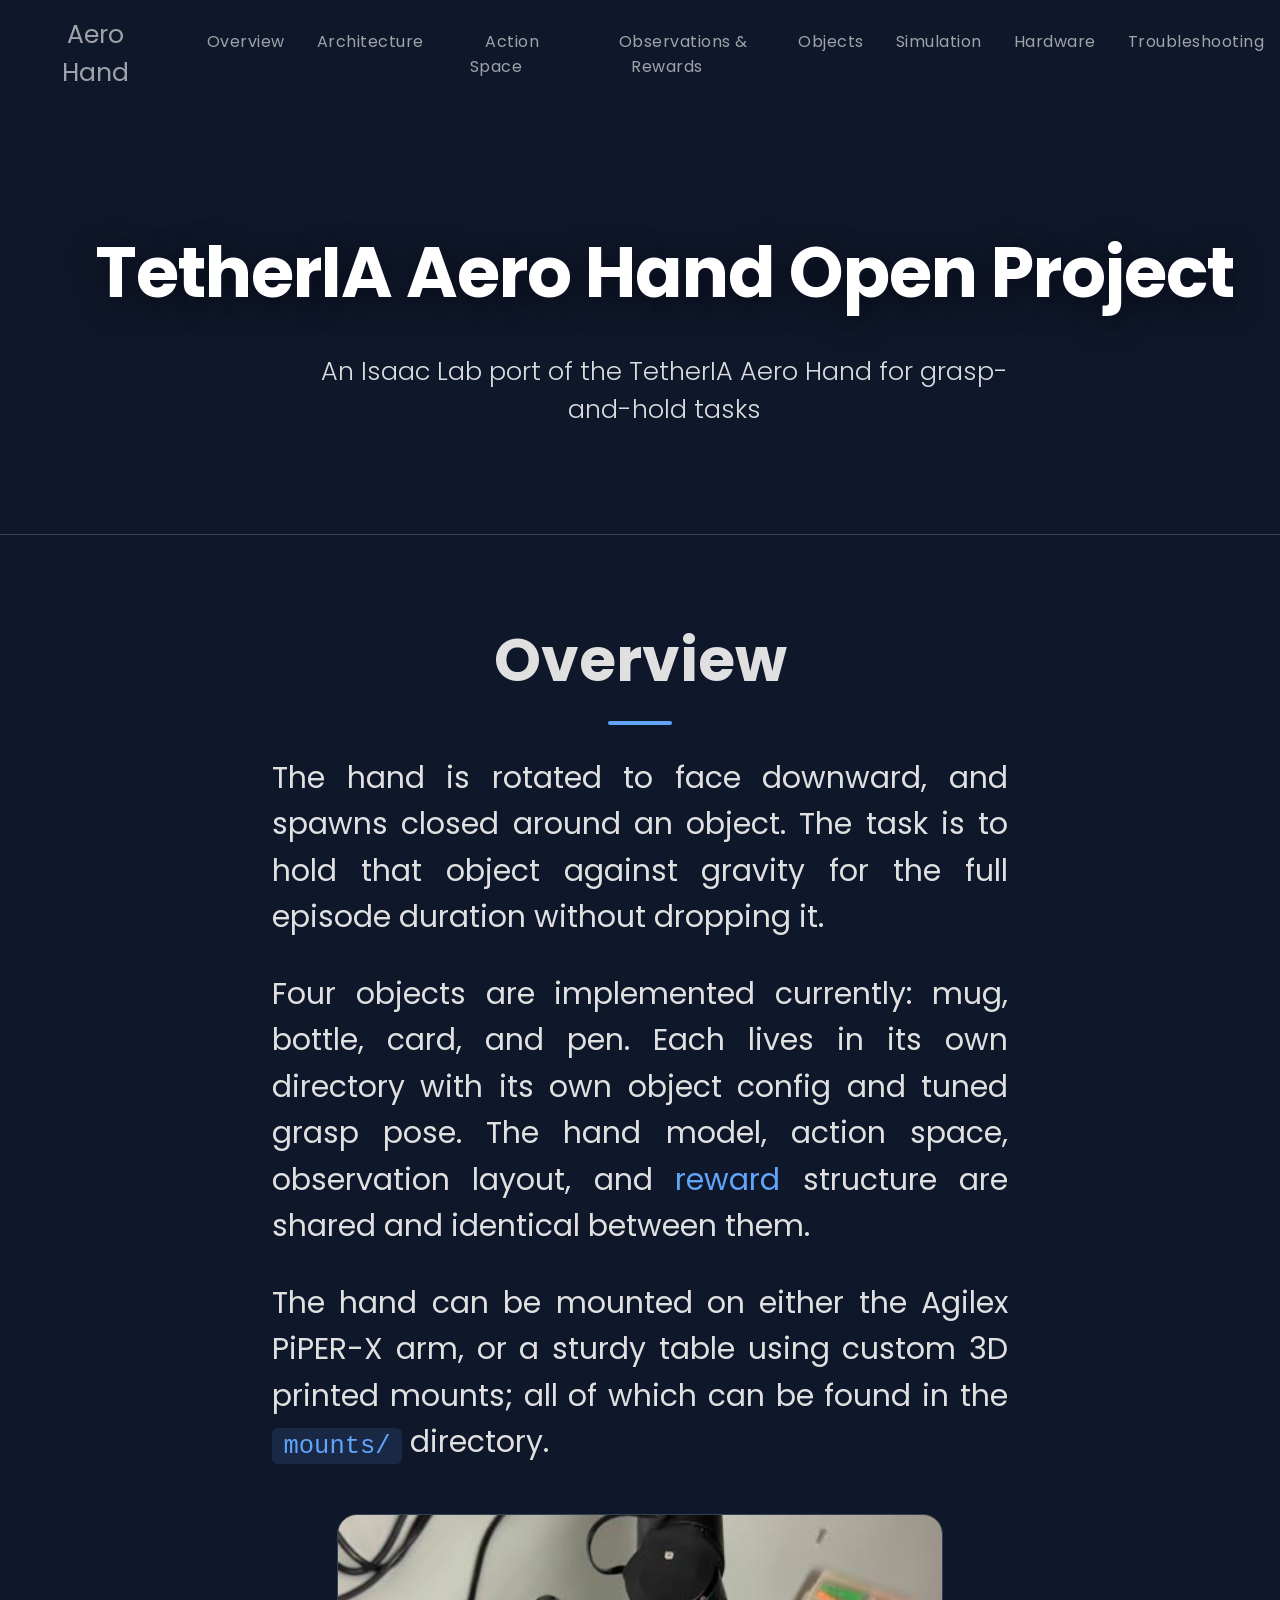
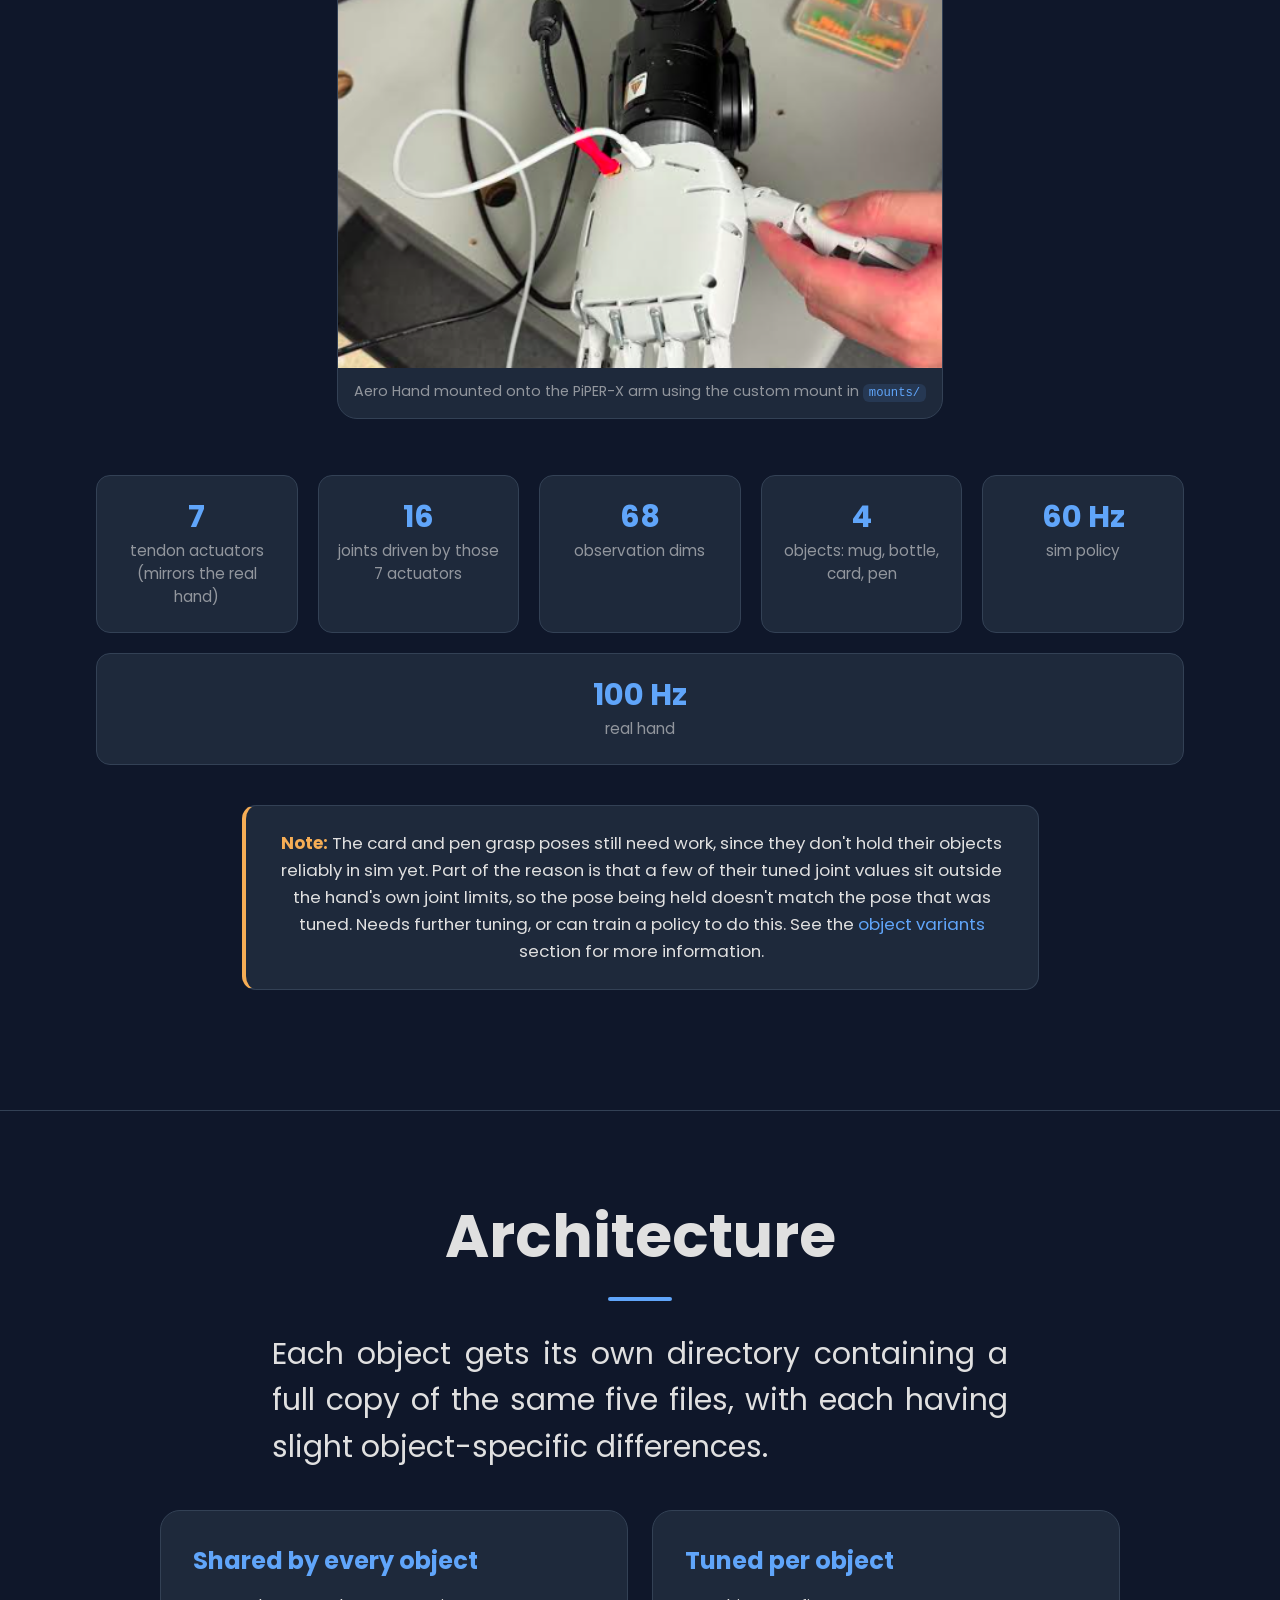
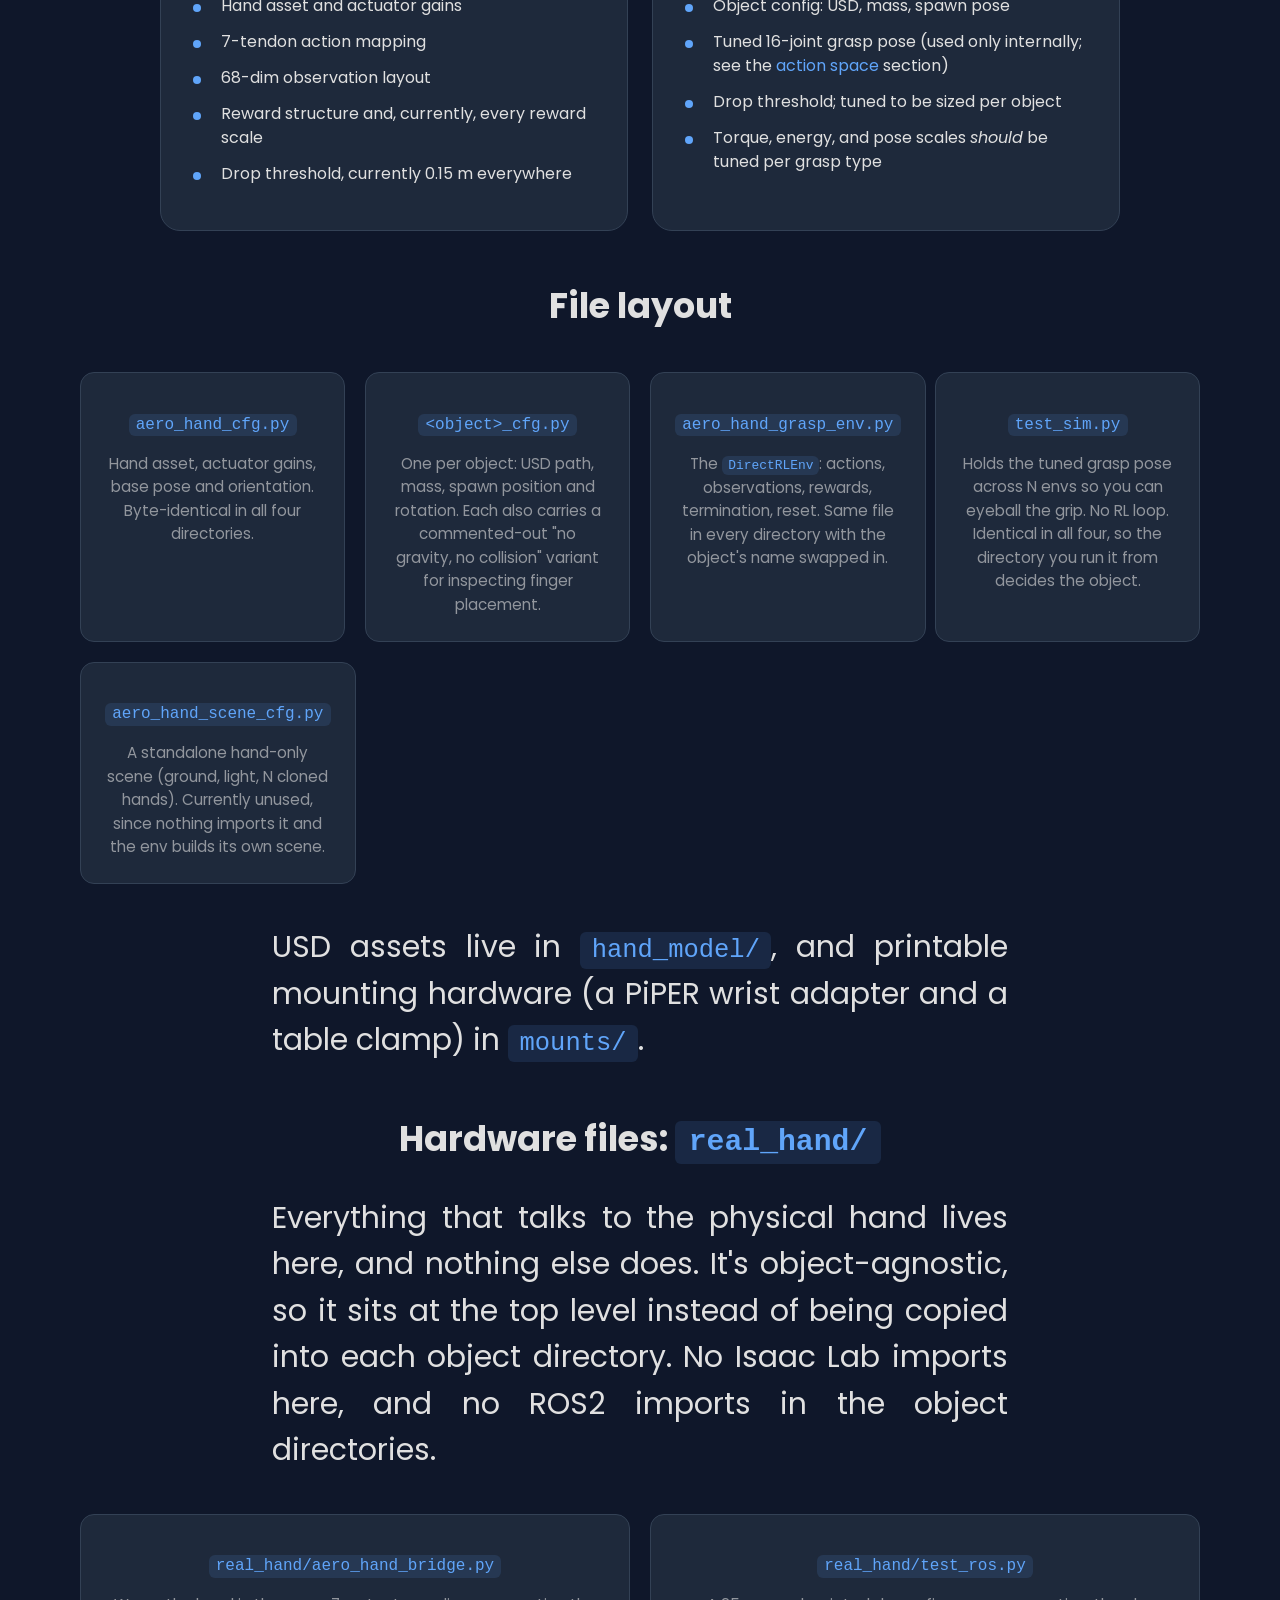
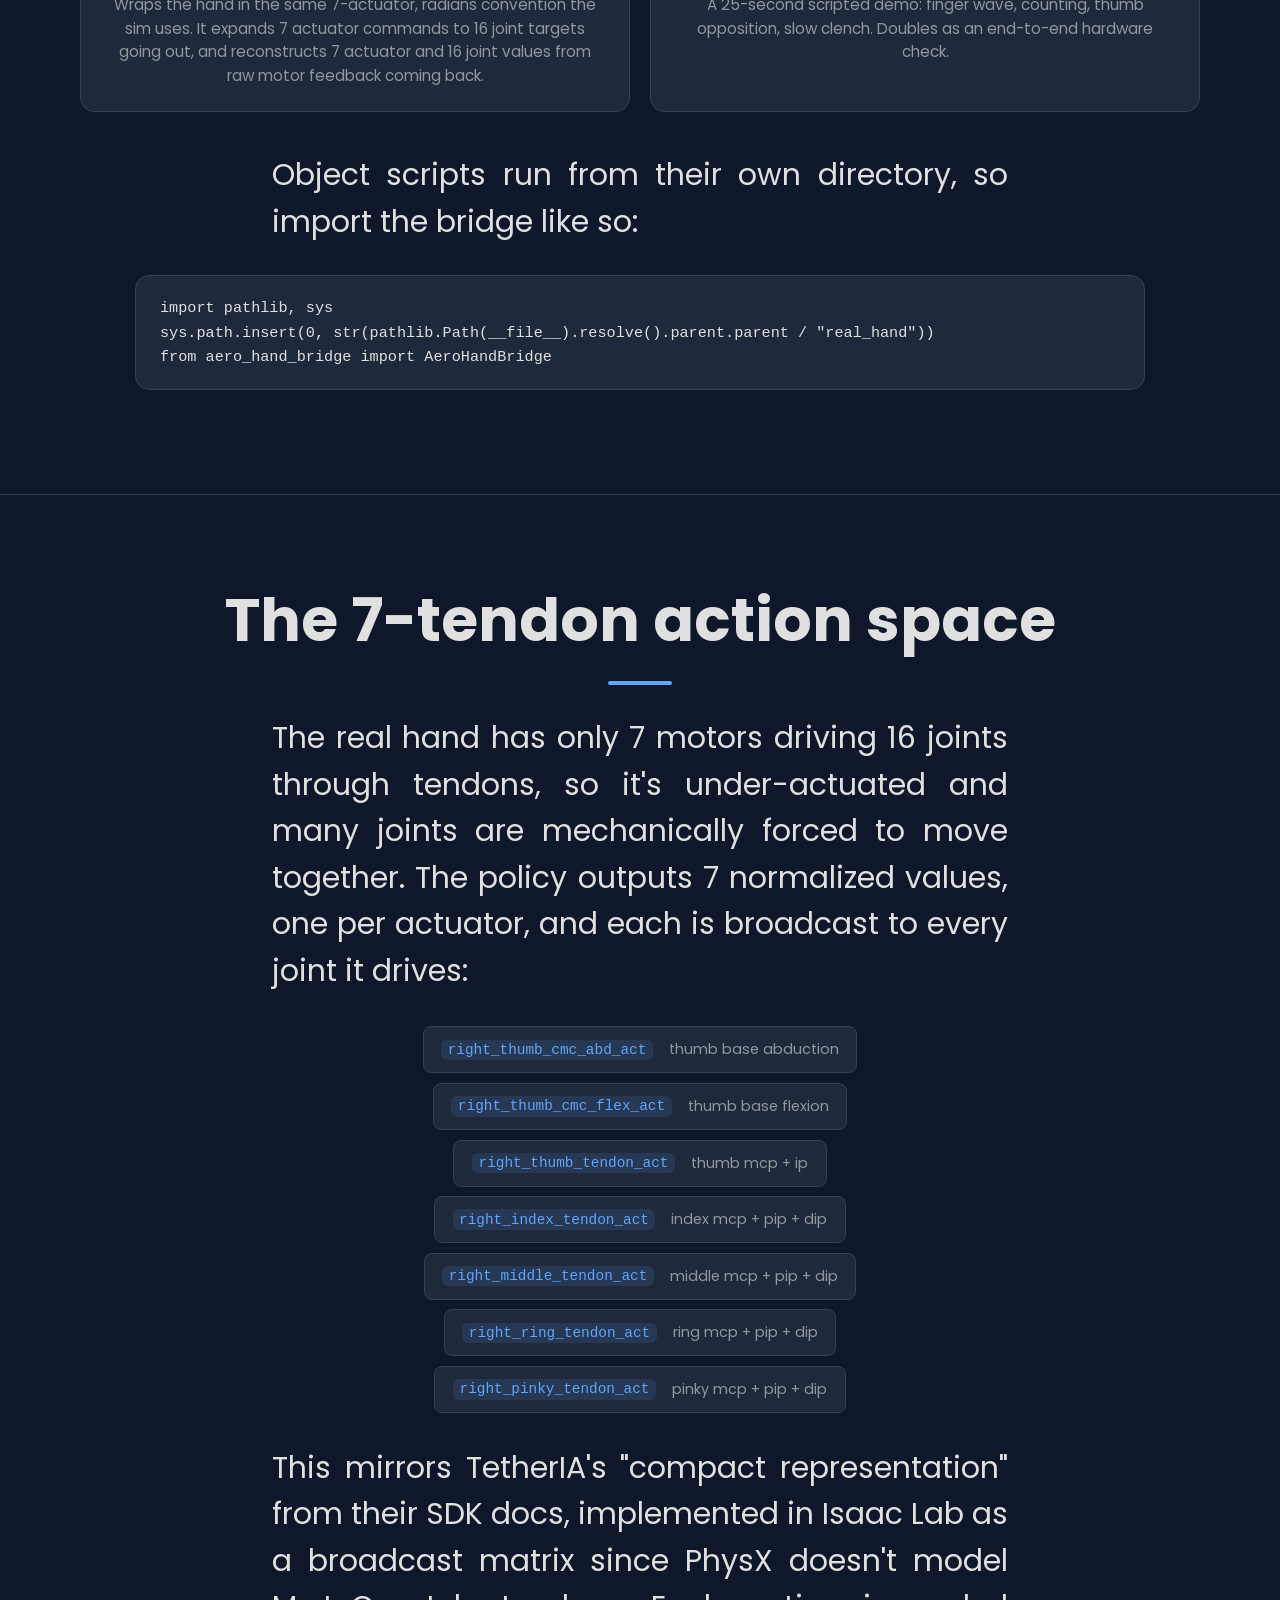
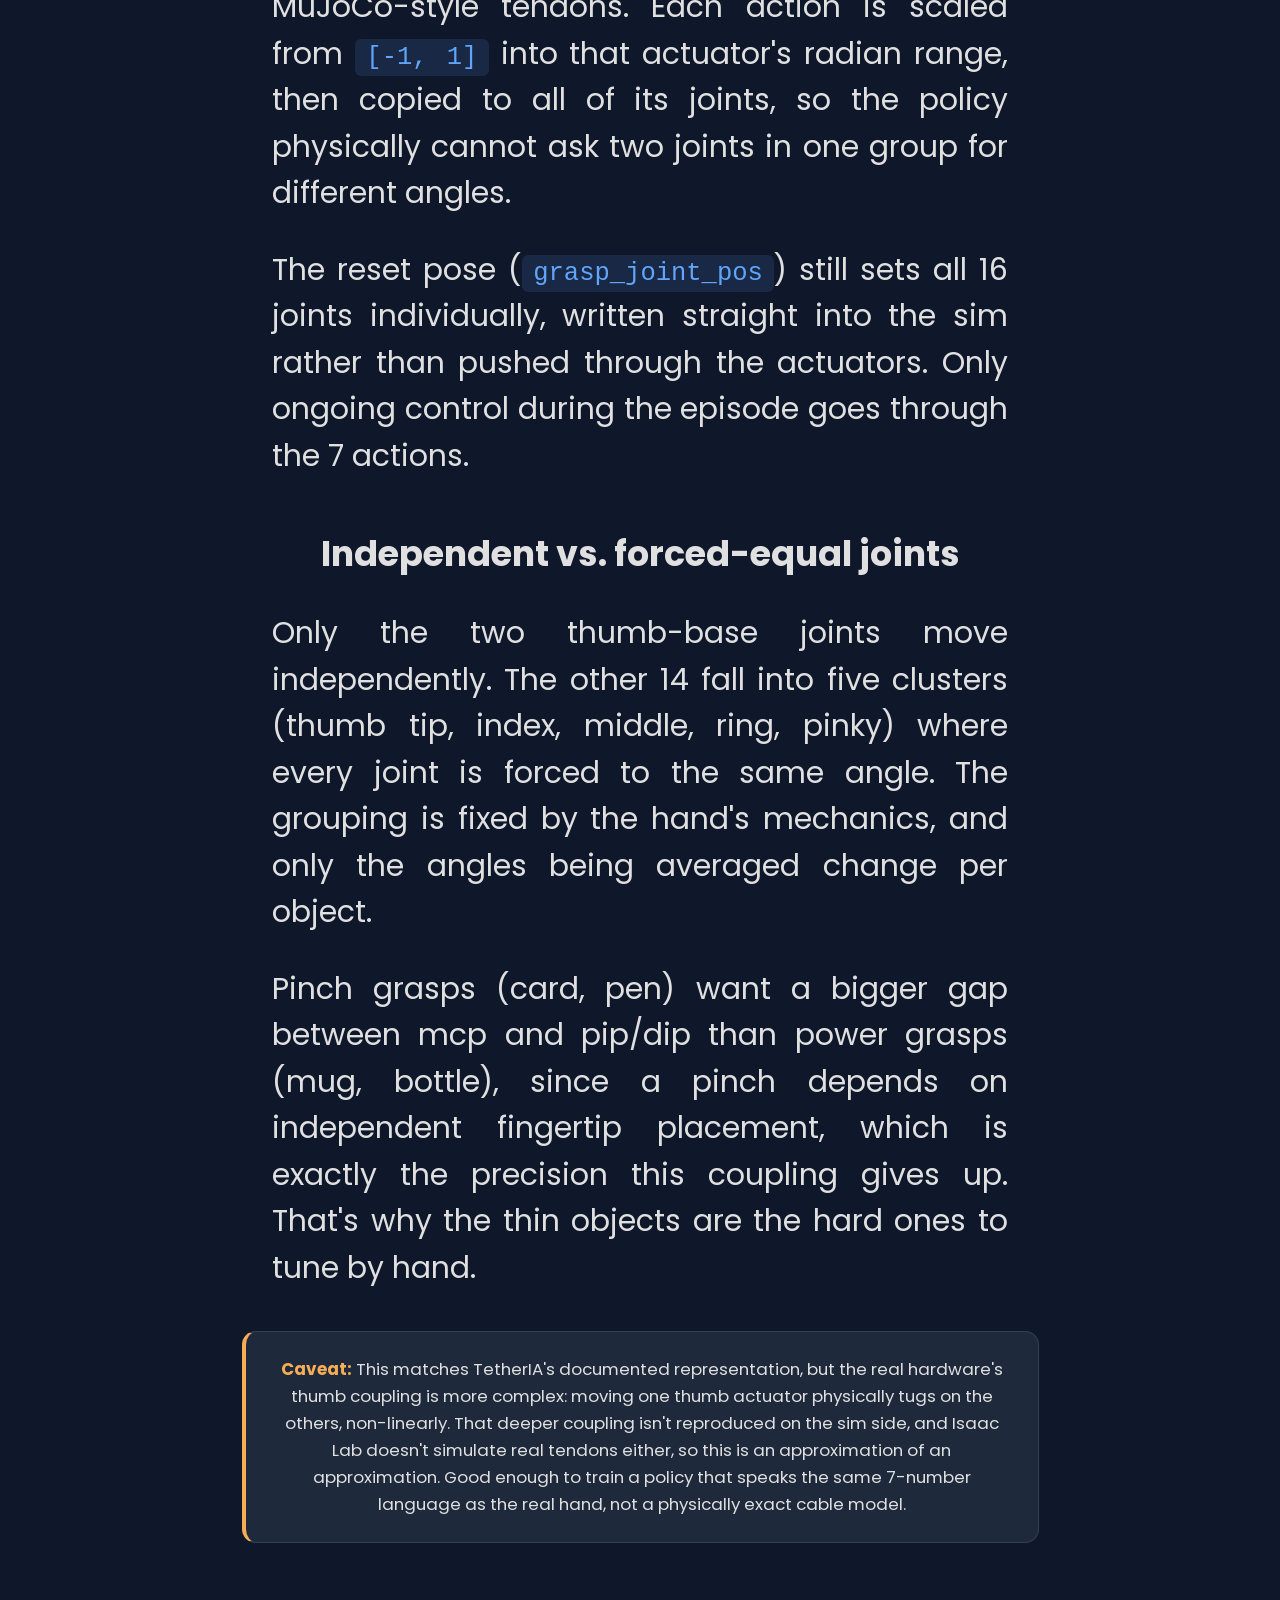
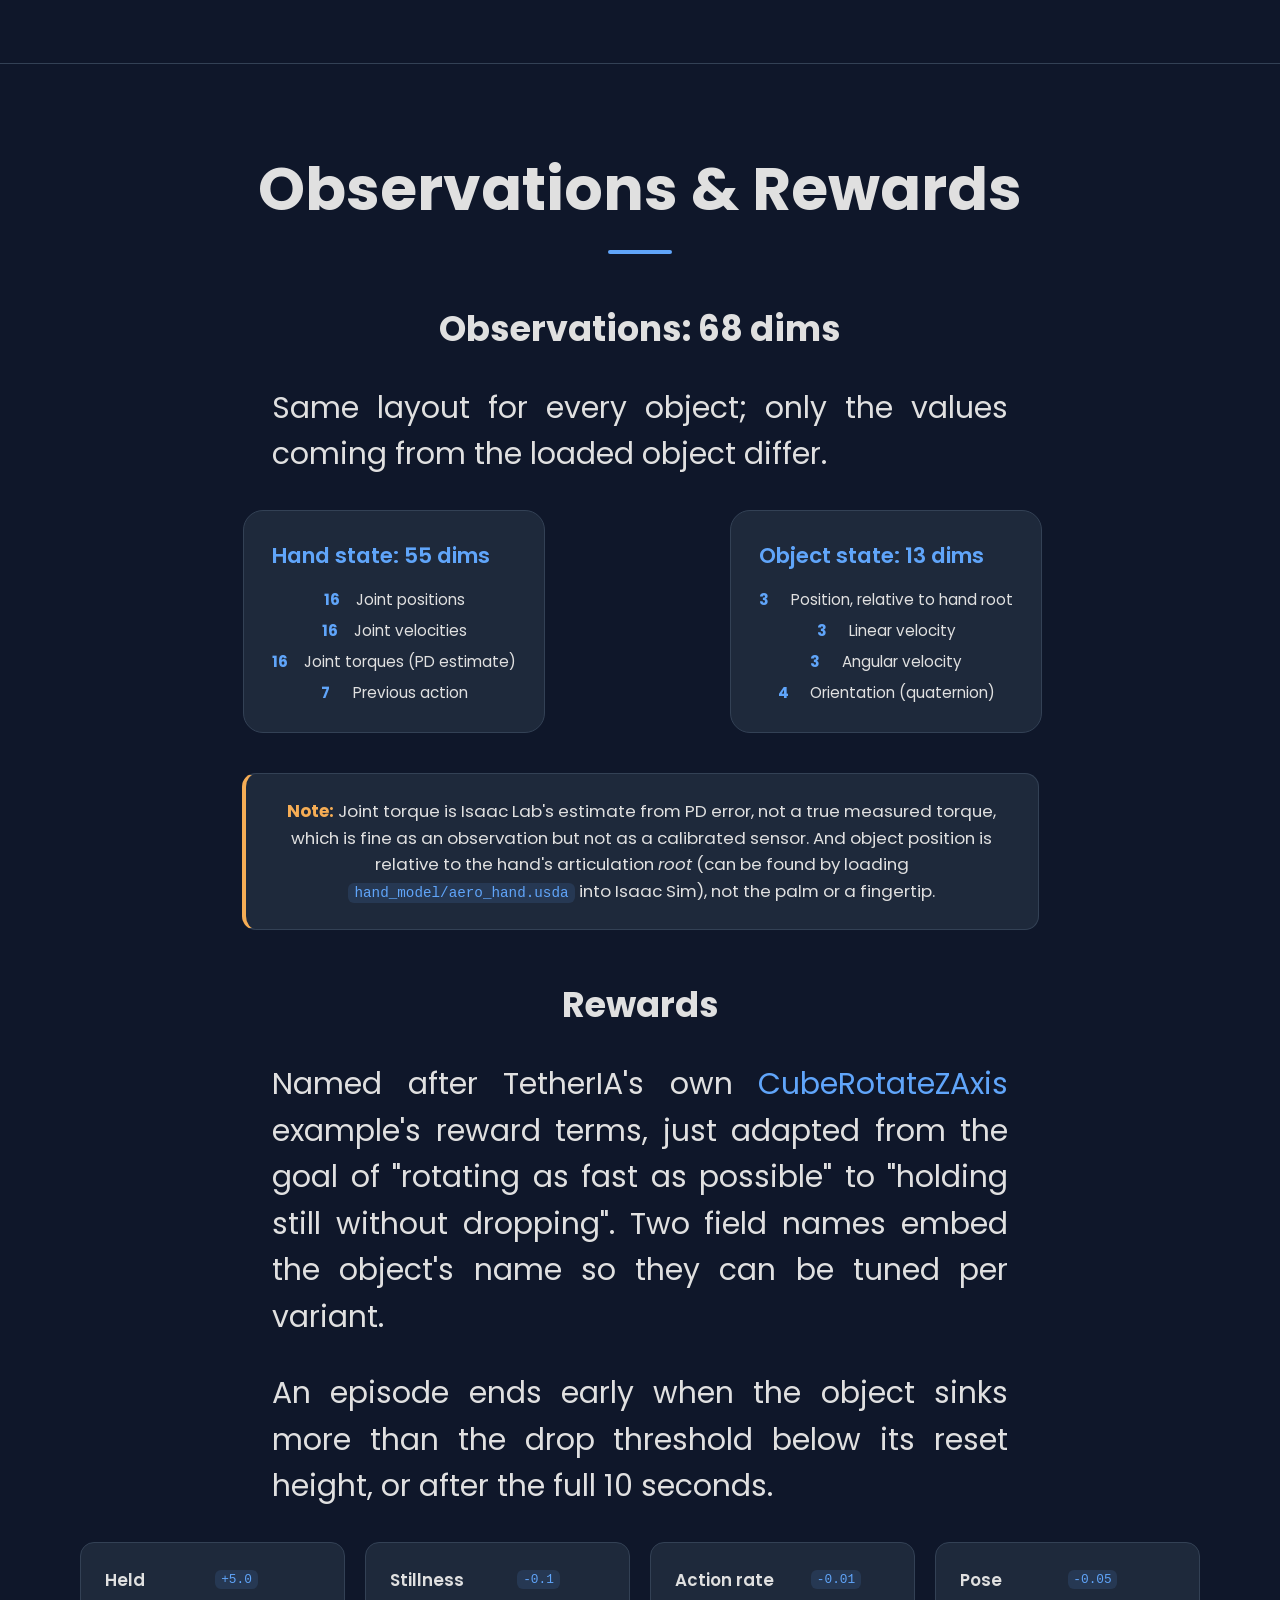
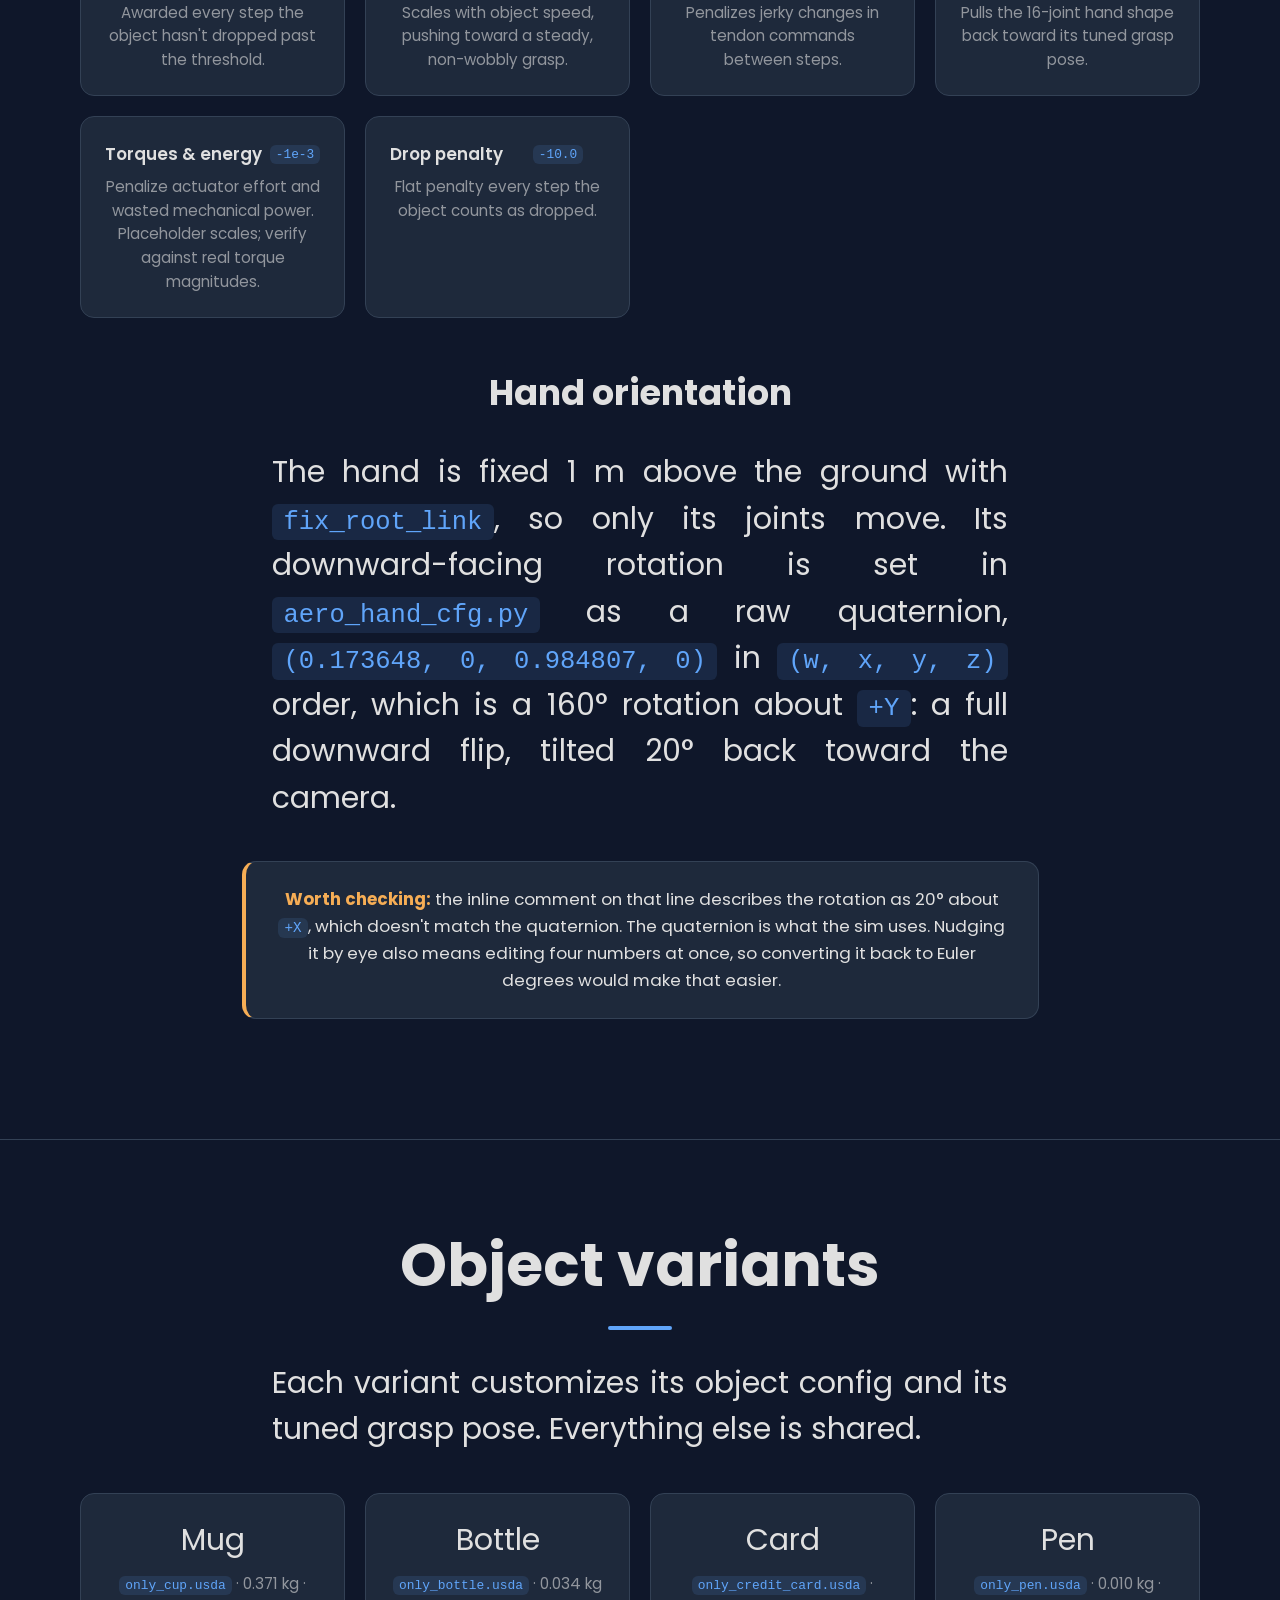
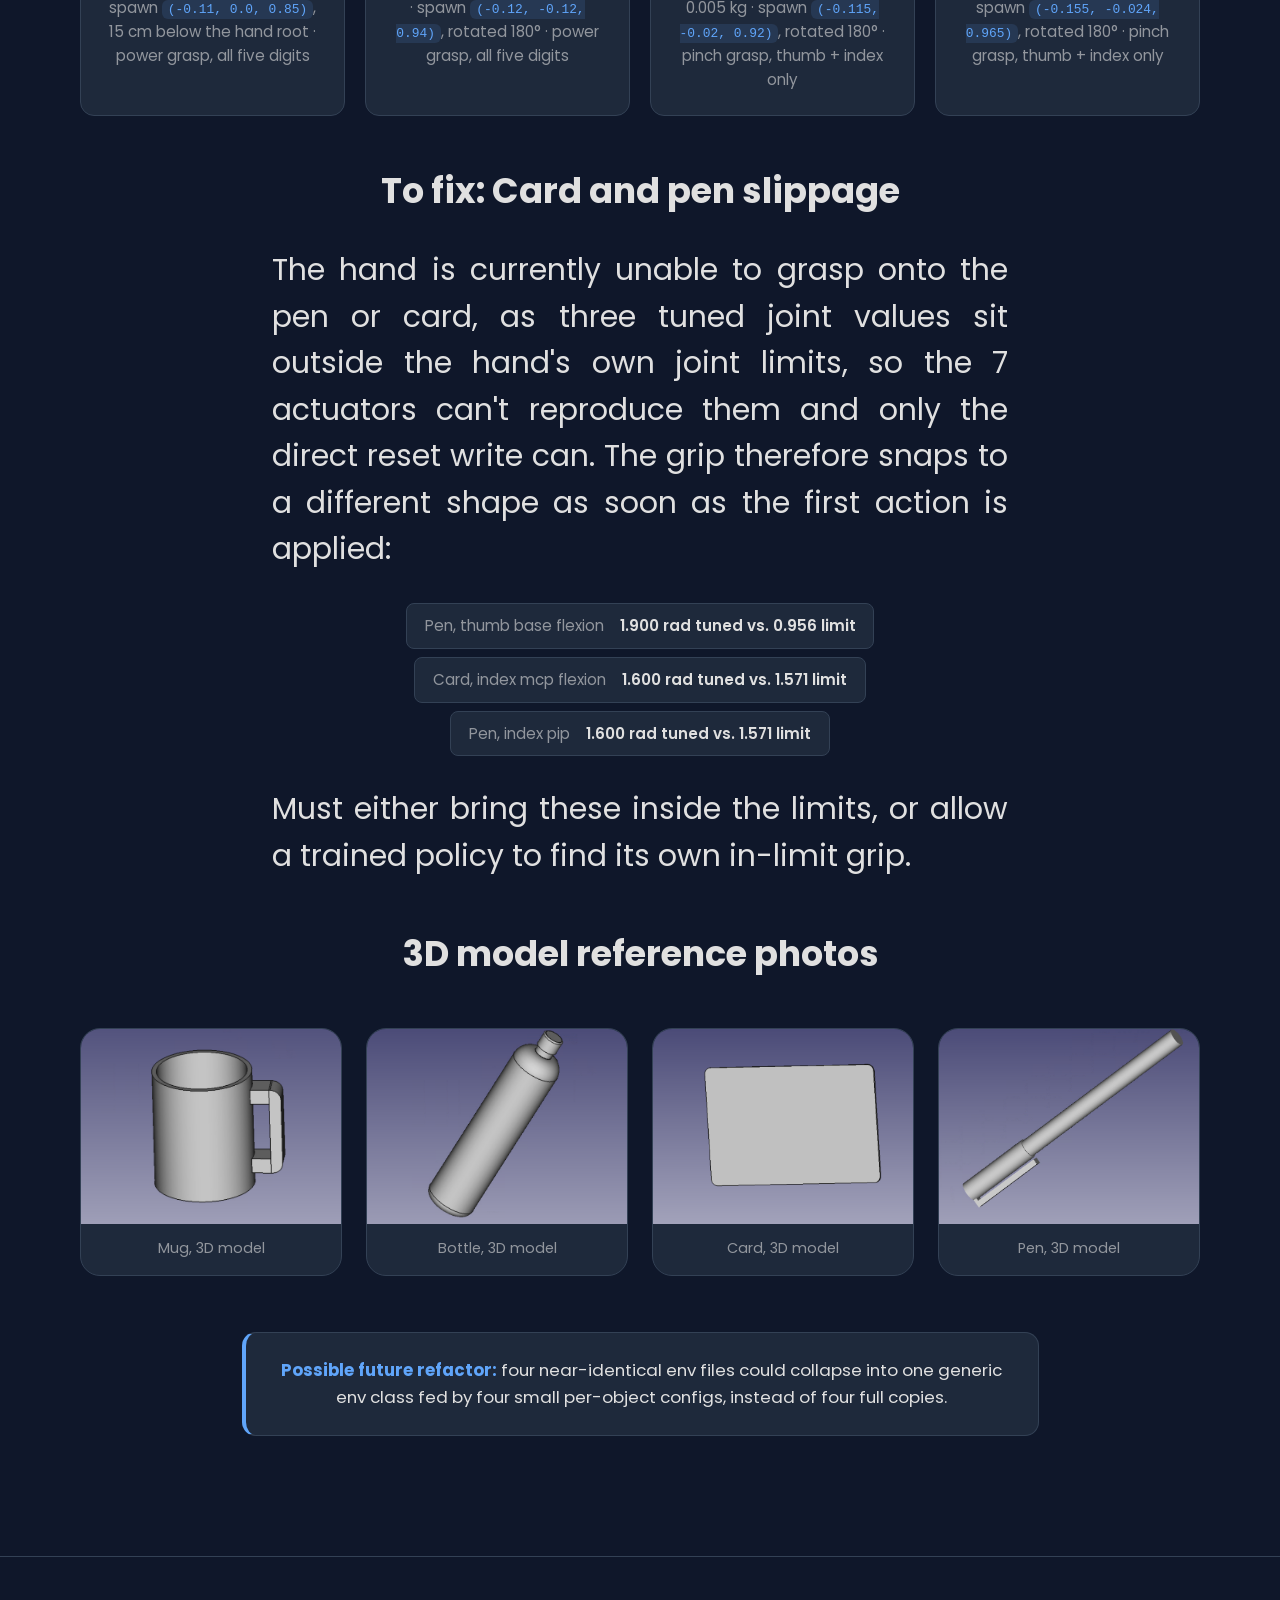
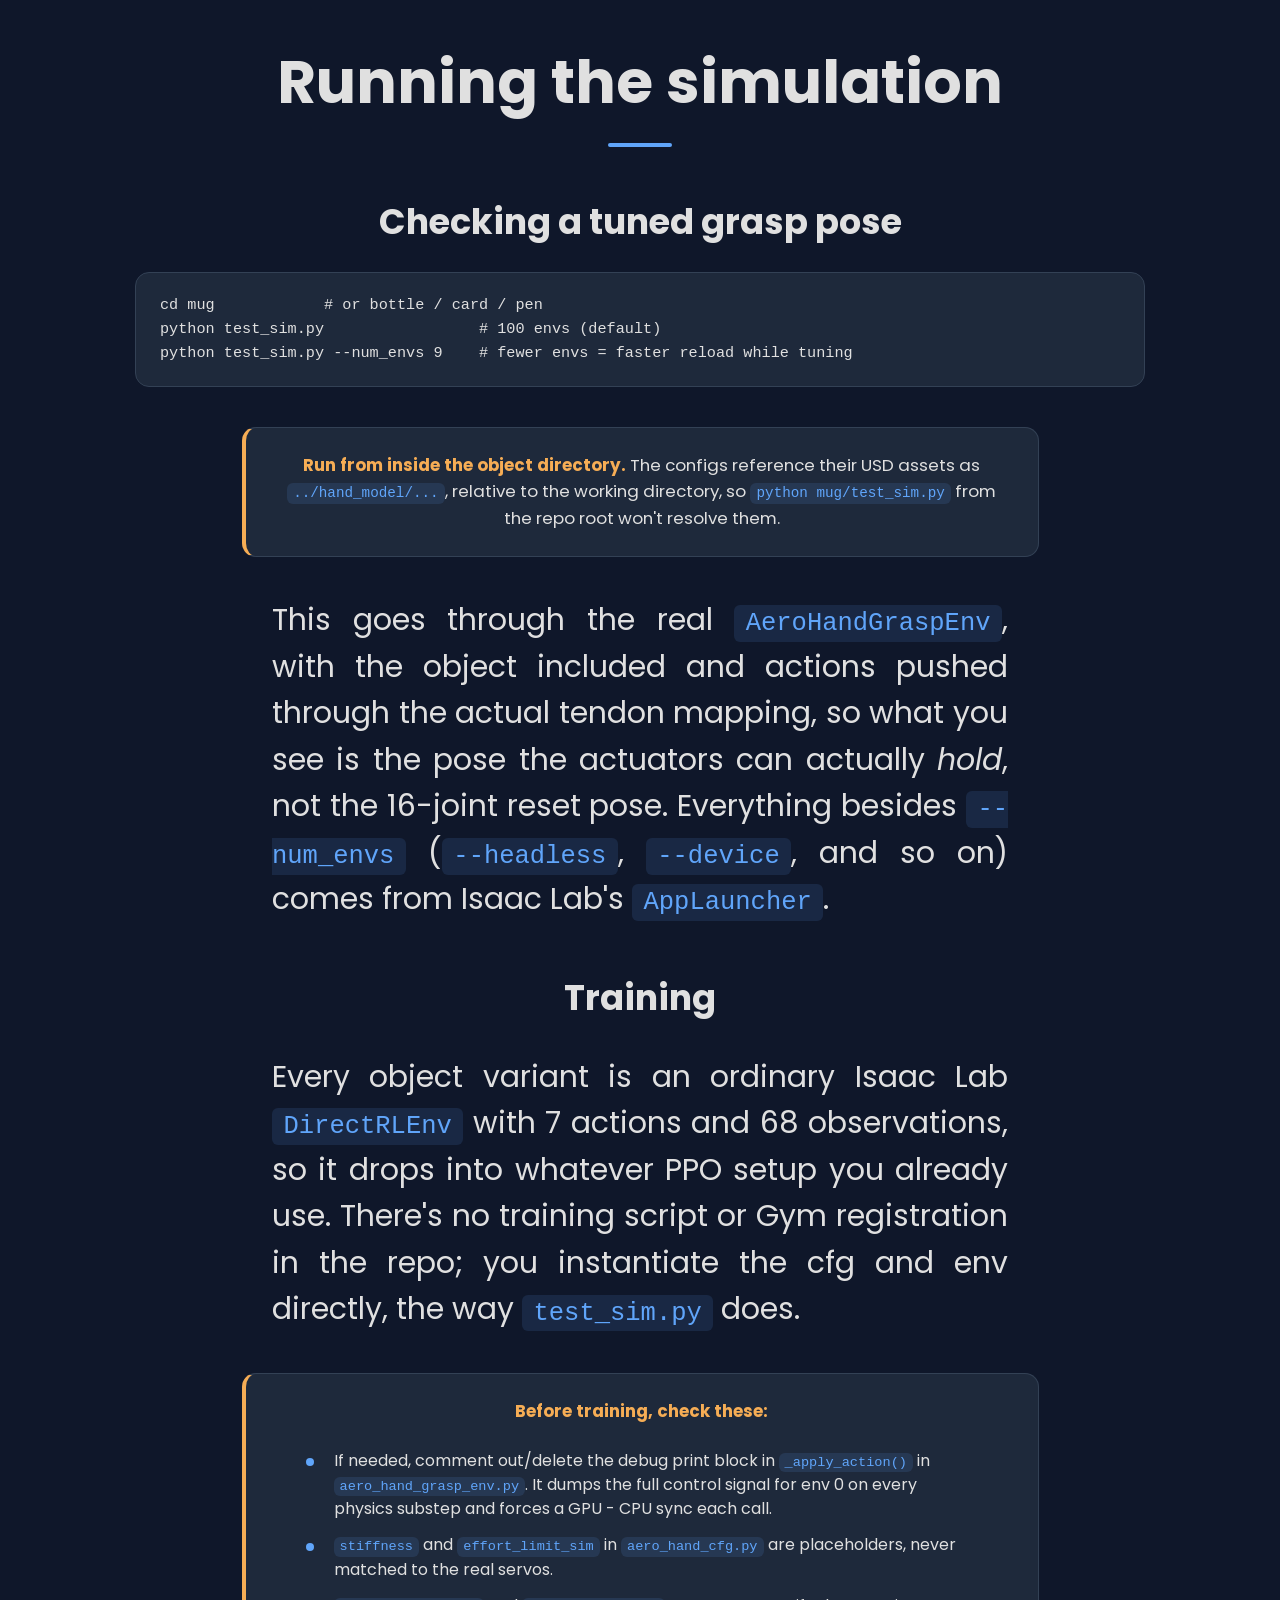
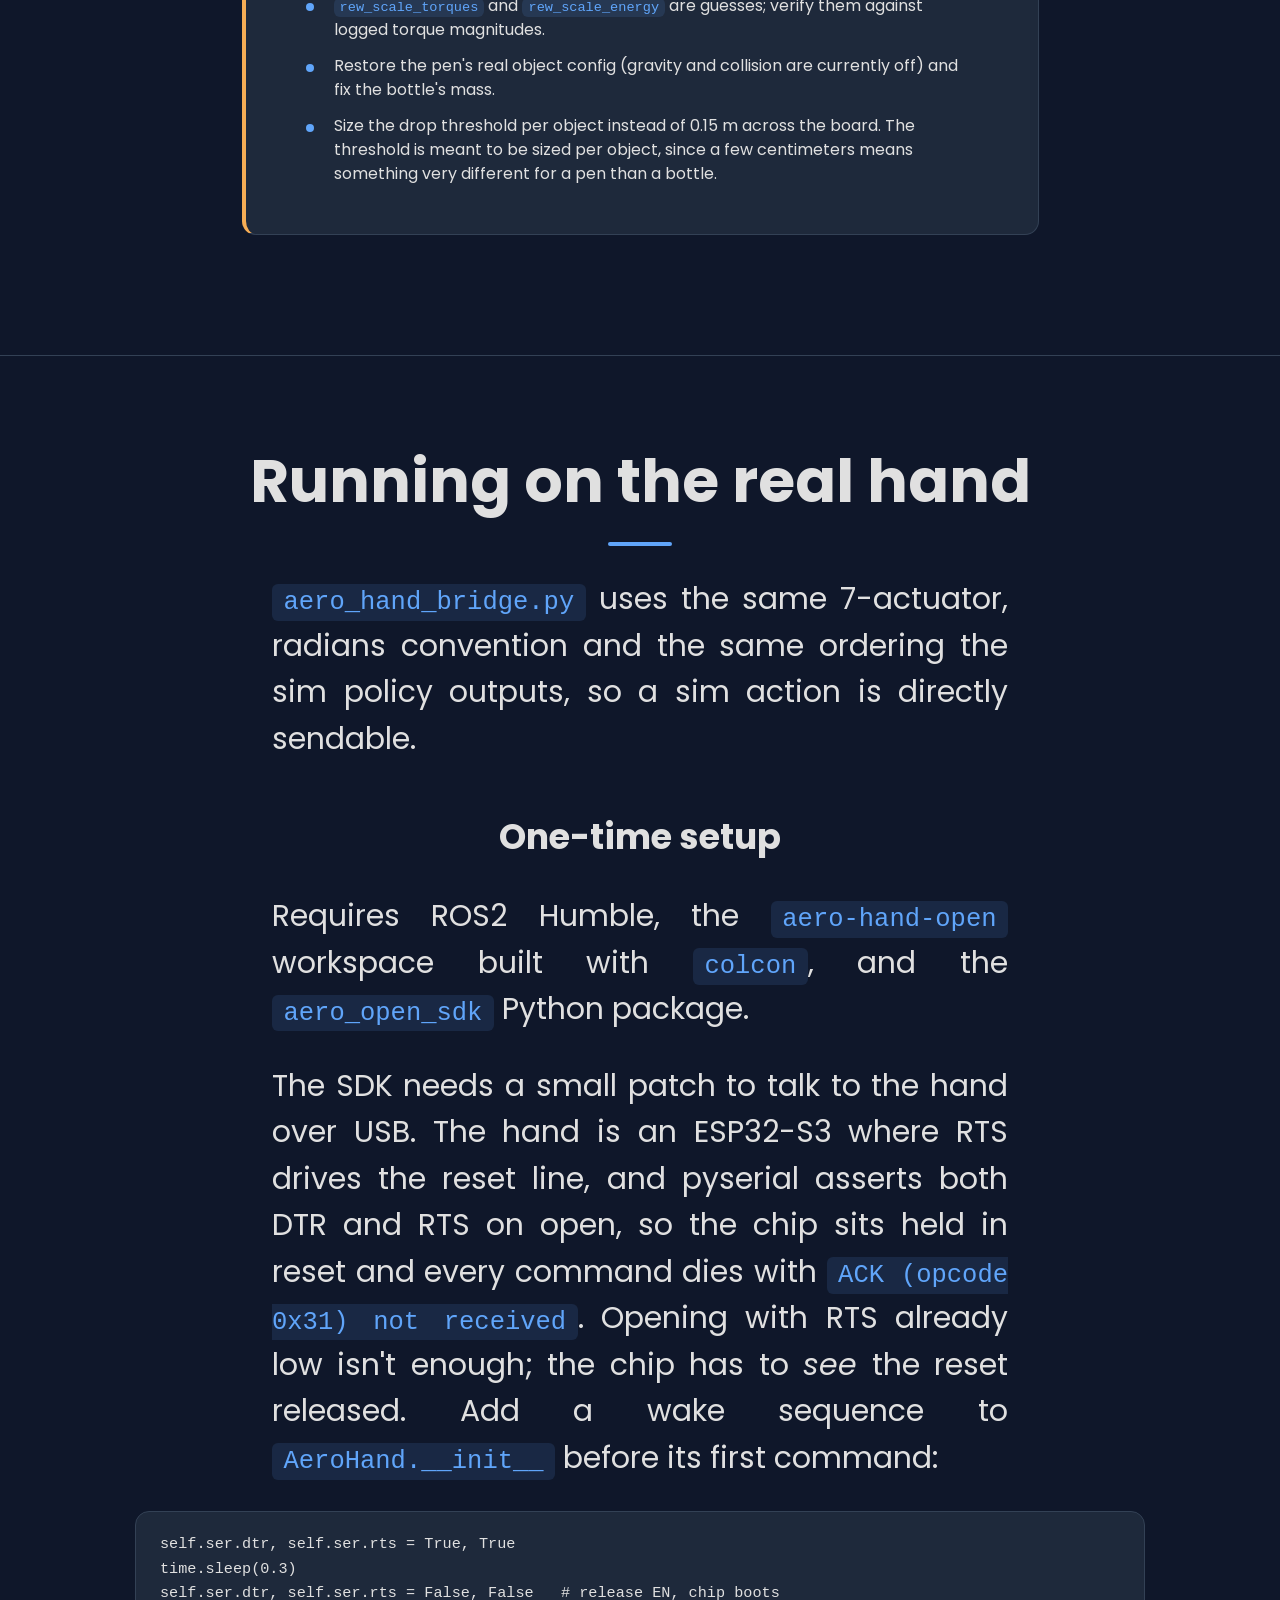
==== website/index.html @ 1a65e969 "Add files" ====
<!DOCTYPE html>
<html lang="en">

<head>
    <meta charset="UTF-8">
    <meta name="viewport" content="width=device-width, initial-scale=1.0">
    <meta name="description" content="Documentation for the TetherIA Aero Hand Open Isaac Lab grasp-and-hold project.">
    <title>TetherIA Aero Hand Open Documentation</title>

    <link rel="preconnect" href="https://fonts.googleapis.com">
    <link rel="preconnect" href="https://fonts.gstatic.com" crossorigin>
    <link
        href="https://fonts.googleapis.com/css2?family=Poppins:ital,wght@0,100;0,200;0,300;0,400;0,500;0,600;0,700;0,800;0,900;1,100;1,200;1,300;1,400;1,500;1,600;1,700;1,800;1,900&display=swap"
        rel="stylesheet">

    <link rel="stylesheet" href="./public/styles.css">
</head>

<body>
    <nav class="navbar">
        <a href="#top" class="logo">Aero Hand</a>

        <div class="hamburger">
            <div class="bar bar-one"></div>
            <div class="bar bar-two"></div>
            <div class="bar bar-three"></div>
        </div>

        <div class="navbar-links">
            <ul>
                <li><a href="#overview" class="nav-link">Overview</a></li>
                <li><a href="#architecture" class="nav-link">Architecture</a></li>
                <li><a href="#action-space" class="nav-link">Action Space</a></li>
                <li><a href="#observations-rewards" class="nav-link">Observations &amp; Rewards</a></li>
                <li><a href="#objects" class="nav-link">Objects</a></li>
                <li><a href="#simulation" class="nav-link">Simulation</a></li>
                <li><a href="#hardware" class="nav-link">Hardware</a></li>
                <li><a href="#troubleshooting" class="nav-link">Troubleshooting</a></li>
            </ul>
        </div>
    </nav>

    <div class="body-container">

        <section class="head-container" id="top">
            <h1>TetherIA Aero Hand Open Project</h1>
            <p class="subtitle">An Isaac Lab port of the TetherIA Aero Hand for grasp-and-hold tasks</p>
        </section>

        <section class="content-container" id="overview">
            <h2>Overview</h2>
            <p>The hand is rotated to face downward, and spawns closed around
                an object. The task is to hold that object against gravity for the full episode duration without
                dropping it.</p>
            <p>Four objects are implemented currently: mug, bottle, card, and pen. Each lives in its own
                directory with its own object config and tuned grasp pose. The hand model, action space, observation
                layout, and <a href="#observations-rewards">reward</a> structure are shared and identical between them.
            </p>

            <p>The hand can be mounted on either the Agilex PiPER-X arm, or a sturdy table using custom 3D printed
                mounts; all of which can be found in the <code>mounts/</code> directory. </p>

            <div class="photo-grid" id="object-photos">
                <figure class="photo-card">
                    <img src="./public/img/hand.png" alt="Mug — 3D model" class="photo-img">
                    <figcaption>Aero Hand mounted onto the PiPER-X arm using the custom mount in <code>mounts/</code>
                    </figcaption>
                </figure>
            </div>

            <div class="stat-row">
                <div class="stat">
                    <p class="stat-value">7</p>
                    <p class="stat-label">tendon actuators (mirrors the real hand)</p>
                </div>
                <div class="stat">
                    <p class="stat-value">16</p>
                    <p class="stat-label">joints driven by those 7 actuators</p>
                </div>
                <div class="stat">
                    <p class="stat-value">68</p>
                    <p class="stat-label">observation dims</p>
                </div>
                <div class="stat">
                    <p class="stat-value">4</p>
                    <p class="stat-label">objects: mug, bottle, card, pen</p>
                </div>
                <div class="stat">
                    <p class="stat-value">60 Hz</p>
                    <p class="stat-label">sim policy</p>
                </div>
                <div class="stat">
                    <p class="stat-value">100 Hz</p>
                    <p class="stat-label">real hand</p>
                </div>
            </div>

            <div class="callout callout-note">
                <p><strong>Note:</strong> The card and pen grasp poses still need work, since they don't hold their
                    objects reliably in sim yet. Part of the reason is that a few of their tuned joint values sit
                    outside the hand's own joint limits, so the pose being held doesn't match the pose that was tuned.
                    Needs further tuning, or can train a policy to do this. See the
                    <a href="#objects">object variants</a> section for more information.
                </p>
            </div>
        </section>

        <section class="content-container" id="architecture">
            <h2>Architecture</h2>
            <p>Each object gets its own directory containing a full copy of the same five files, with each having slight
                object-specific differences.</p>

            <div class="compare-grid">
                <div class="compare-col">
                    <h3>Shared by every object</h3>
                    <ul>
                        <li>Hand asset and actuator gains</li>
                        <li>7-tendon action mapping</li>
                        <li>68-dim observation layout</li>
                        <li>Reward structure and, currently, every reward scale</li>
                        <li>Drop threshold, currently 0.15 m everywhere</li>
                    </ul>
                </div>
                <div class="compare-col">
                    <h3>Tuned per object</h3>
                    <ul>
                        <li>Object config: USD, mass, spawn pose</li>
                        <li>Tuned 16-joint grasp pose (used only internally; see the <a href="#action-space">action
                                space</a> section)</li>
                        <li>Drop threshold; tuned to be sized per object</li>
                        <li>Torque, energy, and pose scales <em>should</em> be tuned per grasp type</li>
                    </ul>
                </div>
            </div>

            <h3>File layout</h3>
            <div class="file-list">
                <div class="file-item">
                    <p class="file-name"><code>aero_hand_cfg.py</code></p>
                    <p class="file-desc">Hand asset, actuator gains, base pose and orientation. Byte-identical in all
                        four directories.</p>
                </div>
                <div class="file-item">
                    <p class="file-name"><code>&lt;object&gt;_cfg.py</code></p>
                    <p class="file-desc">One per object: USD path, mass, spawn position and rotation. Each also carries
                        a commented-out "no gravity, no collision" variant for inspecting finger placement.</p>
                </div>
                <div class="file-item">
                    <p class="file-name"><code>aero_hand_grasp_env.py</code></p>
                    <p class="file-desc">The <code>DirectRLEnv</code>: actions, observations, rewards, termination,
                        reset. Same file in every directory with the object's name swapped in.</p>
                </div>
                <div class="file-item">
                    <p class="file-name"><code>test_sim.py</code></p>
                    <p class="file-desc">Holds the tuned grasp pose across N envs so you can eyeball the grip. No RL
                        loop. Identical in all four, so the directory you run it from decides the object.</p>
                </div>
                <div class="file-item">
                    <p class="file-name"><code>aero_hand_scene_cfg.py</code></p>
                    <p class="file-desc">A standalone hand-only scene (ground, light, N cloned hands). Currently
                        unused, since nothing imports it and the env builds its own scene.</p>
                </div>
            </div>

            <p>USD assets live in <code>hand_model/</code>, and printable mounting hardware (a PiPER wrist adapter and
                a table clamp) in <code>mounts/</code>.</p>

            <h3>Hardware files: <code>real_hand/</code></h3>
            <p>Everything that talks to the physical hand lives here, and nothing else does. It's object-agnostic, so
                it sits at the top level instead of being copied into each object directory. No Isaac Lab imports here,
                and no ROS2 imports in the object directories.</p>

            <div class="file-list">
                <div class="file-item">
                    <p class="file-name"><code>real_hand/aero_hand_bridge.py</code></p>
                    <p class="file-desc">Wraps the hand in the same 7-actuator, radians convention the sim uses. It
                        expands 7 actuator commands to 16 joint targets going out, and reconstructs 7 actuator and 16
                        joint values from raw motor feedback coming back.</p>
                </div>
                <div class="file-item">
                    <p class="file-name"><code>real_hand/test_ros.py</code></p>
                    <p class="file-desc">A 25-second scripted demo: finger wave, counting, thumb opposition, slow
                        clench. Doubles as an end-to-end hardware check.</p>
                </div>
            </div>

            <p>Object scripts run from their own directory, so import the bridge like so:</p>
            <pre><code>import pathlib, sys
sys.path.insert(0, str(pathlib.Path(__file__).resolve().parent.parent / "real_hand"))
from aero_hand_bridge import AeroHandBridge</code></pre>
        </section>

        <section class="content-container" id="action-space">
            <h2>The 7-tendon action space</h2>
            <p>The real hand has only 7 motors driving 16 joints through tendons, so it's under-actuated and many
                joints are mechanically forced to move together. The policy outputs 7 normalized values, one per
                actuator, and each is broadcast to every joint it drives:</p>

            <div class="actuator-map">
                <div class="actuator-row"><code class="actuator-name">right_thumb_cmc_abd_act</code><span
                        class="actuator-joints">thumb base abduction</span></div>
                <div class="actuator-row"><code class="actuator-name">right_thumb_cmc_flex_act</code><span
                        class="actuator-joints">thumb base flexion</span></div>
                <div class="actuator-row"><code class="actuator-name">right_thumb_tendon_act</code><span
                        class="actuator-joints">thumb mcp + ip</span></div>
                <div class="actuator-row"><code class="actuator-name">right_index_tendon_act</code><span
                        class="actuator-joints">index mcp + pip + dip</span></div>
                <div class="actuator-row"><code class="actuator-name">right_middle_tendon_act</code><span
                        class="actuator-joints">middle mcp + pip + dip</span></div>
                <div class="actuator-row"><code class="actuator-name">right_ring_tendon_act</code><span
                        class="actuator-joints">ring mcp + pip + dip</span></div>
                <div class="actuator-row"><code class="actuator-name">right_pinky_tendon_act</code><span
                        class="actuator-joints">pinky mcp + pip + dip</span></div>
            </div>

            <p>This mirrors TetherIA's "compact representation" from their SDK docs, implemented in Isaac Lab as a
                broadcast matrix since PhysX doesn't model MuJoCo-style tendons. Each action is scaled from
                <code>[-1, 1]</code> into that actuator's radian range, then copied to all of its joints, so the policy
                physically cannot ask two joints in one group for different angles.
            </p>

            <p>The reset pose (<code>grasp_joint_pos</code>) still sets all 16 joints individually, written straight
                into the sim rather than pushed through the actuators. Only ongoing control during the episode goes
                through the 7 actions.</p>

            <h3>Independent vs. forced-equal joints</h3>
            <p>Only the two thumb-base joints move independently. The other 14 fall into five clusters (thumb tip,
                index, middle, ring, pinky) where every joint is forced to the same angle. The grouping is fixed by the
                hand's mechanics, and only the angles being averaged change per object.</p>
            <p>Pinch grasps (card, pen) want a bigger gap between mcp and pip/dip than power grasps (mug, bottle),
                since a pinch depends on independent fingertip placement, which is exactly the precision this coupling
                gives up. That's why the thin objects are the hard ones to tune by hand.</p>

            <div class="callout callout-note">
                <p><strong>Caveat:</strong> This matches TetherIA's documented representation, but the real hardware's
                    thumb coupling is more complex: moving one thumb actuator physically tugs on the others,
                    non-linearly. That deeper coupling isn't reproduced on the sim side, and Isaac Lab doesn't simulate
                    real tendons either, so this is an approximation of an approximation. Good enough to train a policy
                    that speaks the same 7-number language as the real hand, not a physically exact cable model.</p>
            </div>
        </section>

        <section class="content-container" id="observations-rewards">
            <h2>Observations &amp; Rewards</h2>

            <h3>Observations: 68 dims</h3>
            <p>Same layout for every object; only the values coming from the loaded object differ.</p>
            <div class="obs-groups">
                <div class="obs-group">
                    <h4>Hand state: 55 dims</h4>
                    <div class="obs-list">
                        <div class="obs-item"><span class="obs-size">16</span><span class="obs-name">Joint
                                positions</span></div>
                        <div class="obs-item"><span class="obs-size">16</span><span class="obs-name">Joint
                                velocities</span></div>
                        <div class="obs-item"><span class="obs-size">16</span><span class="obs-name">Joint torques (PD
                                estimate)</span></div>
                        <div class="obs-item"><span class="obs-size">7</span><span class="obs-name">Previous
                                action</span></div>
                    </div>
                </div>
                <div class="obs-group">
                    <h4>Object state: 13 dims</h4>
                    <div class="obs-list">
                        <div class="obs-item"><span class="obs-size">3</span><span class="obs-name">Position, relative
                                to hand root</span></div>
                        <div class="obs-item"><span class="obs-size">3</span><span class="obs-name">Linear
                                velocity</span></div>
                        <div class="obs-item"><span class="obs-size">3</span><span class="obs-name">Angular
                                velocity</span></div>
                        <div class="obs-item"><span class="obs-size">4</span><span class="obs-name">Orientation
                                (quaternion)</span></div>
                    </div>
                </div>
            </div>

            <div class="callout callout-note">
                <p><strong>Note:</strong> Joint torque is Isaac Lab's estimate from PD error, not a true measured
                    torque, which is fine as an observation but not as a calibrated sensor. And object position is
                    relative to the hand's articulation <em>root</em> (can be found by loading
                    <code>hand_model/aero_hand.usda</code> into Isaac Sim), not the palm or a fingertip.
                </p>
            </div>

            <h3>Rewards</h3>
            <p>Named after TetherIA's own
                <a target="_blank"
                    href="https://github.com/google-deepmind/mujoco_playground/blob/1bd244fa9c51fa7074c7a449934f556d898f7a15/mujoco_playground/_src/manipulation/aero_hand/rotate_z.py">CubeRotateZAxis</a>
                example's reward terms, just adapted from the goal of "rotating as fast as possible" to "holding still
                without dropping". Two field names embed the object's name so they can be tuned per variant.
            </p>
            <p>An episode ends early when the object sinks more than the drop threshold below its reset height, or
                after the full 10 seconds.</p>
            <div class="reward-list">
                <div class="reward-item">
                    <p class="reward-name">Held <code class="reward-field">+5.0</code></p>
                    <p class="reward-desc">Awarded every step the object hasn't dropped past the threshold.</p>
                </div>
                <div class="reward-item">
                    <p class="reward-name">Stillness <code class="reward-field">-0.1</code></p>
                    <p class="reward-desc">Scales with object speed, pushing toward a steady, non-wobbly grasp.</p>
                </div>
                <div class="reward-item">
                    <p class="reward-name">Action rate <code class="reward-field">-0.01</code></p>
                    <p class="reward-desc">Penalizes jerky changes in tendon commands between steps.</p>
                </div>
                <div class="reward-item">
                    <p class="reward-name">Pose <code class="reward-field">-0.05</code></p>
                    <p class="reward-desc">Pulls the 16-joint hand shape back toward its tuned grasp pose.</p>
                </div>
                <div class="reward-item">
                    <p class="reward-name">Torques &amp; energy <code class="reward-field">-1e-3</code></p>
                    <p class="reward-desc">Penalize actuator effort and wasted mechanical power. Placeholder scales;
                        verify against real torque magnitudes.</p>
                </div>
                <div class="reward-item">
                    <p class="reward-name">Drop penalty <code class="reward-field">-10.0</code></p>
                    <p class="reward-desc">Flat penalty every step the object counts as dropped.</p>
                </div>
            </div>

            <h3>Hand orientation</h3>
            <p>The hand is fixed 1 m above the ground with <code>fix_root_link</code>, so only its joints move. Its
                downward-facing rotation is set in <code>aero_hand_cfg.py</code> as a raw quaternion,
                <code>(0.173648, 0, 0.984807, 0)</code> in <code>(w, x, y, z)</code> order, which is a 160° rotation
                about <code>+Y</code>: a full downward flip, tilted 20° back toward the camera.
            </p>
            <div class="callout callout-note">
                <p><strong>Worth checking:</strong> the inline comment on that line describes the rotation as 20° about
                    <code>+X</code>, which doesn't match the quaternion. The quaternion is what the sim uses. Nudging
                    it by eye also means editing four numbers at once, so converting it back to Euler degrees would
                    make that easier.
                </p>
            </div>
        </section>

        <section class="content-container" id="objects">
            <h2>Object variants</h2>
            <p>Each variant customizes its object config and its tuned grasp pose. Everything else is shared.</p>

            <div class="file-list">
                <div class="file-item">
                    <p class="file-name">Mug</p>
                    <p class="file-desc"><code>only_cup.usda</code> · 0.371 kg · spawn
                        <code>(-0.11, 0.0, 0.85)</code>, 15 cm below the hand root · power grasp, all five digits
                    </p>
                </div>
                <div class="file-item">
                    <p class="file-name">Bottle</p>
                    <p class="file-desc"><code>only_bottle.usda</code> · 0.034 kg · spawn
                        <code>(-0.12, -0.12, 0.94)</code>, rotated 180° · power grasp, all five digits
                    </p>
                </div>
                <div class="file-item">
                    <p class="file-name">Card</p>
                    <p class="file-desc"><code>only_credit_card.usda</code> · 0.005 kg · spawn
                        <code>(-0.115, -0.02, 0.92)</code>, rotated 180° · pinch grasp, thumb + index only
                    </p>
                </div>
                <div class="file-item">
                    <p class="file-name">Pen</p>
                    <p class="file-desc"><code>only_pen.usda</code> · 0.010 kg · spawn
                        <code>(-0.155, -0.024, 0.965)</code>, rotated 180° · pinch grasp, thumb + index only
                    </p>
                </div>
            </div>

            <h3>To fix: Card and pen slippage</h3>
            <p>The hand is currently unable to grasp onto the pen or card, as three tuned joint values sit outside the
                hand's own joint limits, so the 7 actuators can't reproduce
                them and only the direct reset write can. The grip therefore snaps to a different shape as soon as the
                first action is applied:</p>
            <div class="spec-list">
                <div class="spec-row"><span class="spec-label">Pen, thumb base flexion</span><span
                        class="spec-value">1.900 rad tuned vs. 0.956 limit</span></div>
                <div class="spec-row"><span class="spec-label">Card, index mcp flexion</span><span
                        class="spec-value">1.600 rad tuned vs. 1.571 limit</span></div>
                <div class="spec-row"><span class="spec-label">Pen, index pip</span><span class="spec-value">1.600 rad
                        tuned vs. 1.571 limit</span></div>
            </div>
            <p>Must either bring these inside the limits, or allow a trained policy to find its own in-limit grip.</p>

            <h3>3D model reference photos</h3>

            <div class="photo-grid" id="object-photos">
                <figure class="photo-card">
                    <img src="./public/img/mug.png" alt="Mug 3D model" class="photo-img">
                    <figcaption>Mug, 3D model</figcaption>
                </figure>
                <figure class="photo-card">
                    <img src="./public/img/bottle.png" alt="Bottle 3D model" class="photo-img">
                    <figcaption>Bottle, 3D model</figcaption>
                </figure>
                <figure class="photo-card">
                    <img src="./public/img/card.png" alt="Card 3D model" class="photo-img">
                    <figcaption>Card, 3D model</figcaption>
                </figure>
                <figure class="photo-card">
                    <img src="./public/img/pen.png" alt="Pen 3D model" class="photo-img">
                    <figcaption>Pen, 3D model</figcaption>
                </figure>
            </div>

            <div class="callout">
                <p><strong>Possible future refactor:</strong> four near-identical env files could collapse into one
                    generic env class fed by four small per-object configs, instead of four full copies.</p>
            </div>
        </section>

        <section class="content-container" id="simulation">
            <h2>Running the simulation</h2>

            <h3>Checking a tuned grasp pose</h3>
            <pre><code>cd mug            # or bottle / card / pen
python test_sim.py                 # 100 envs (default)
python test_sim.py --num_envs 9    # fewer envs = faster reload while tuning</code></pre>
            <div class="callout callout-note">
                <p><strong>Run from inside the object directory.</strong> The configs reference their USD assets as
                    <code>../hand_model/...</code>, relative to the working directory, so
                    <code>python mug/test_sim.py</code> from the repo root won't resolve them.
                </p>
            </div>
            <p>This goes through the real <code>AeroHandGraspEnv</code>, with the object included and actions pushed
                through the actual tendon mapping, so what you see is the pose the actuators can actually
                <em>hold</em>, not the 16-joint reset pose. Everything besides <code>--num_envs</code>
                (<code>--headless</code>, <code>--device</code>, and so on) comes from Isaac Lab's
                <code>AppLauncher</code>.
            </p>

            <h3>Training</h3>
            <p>Every object variant is an ordinary Isaac Lab <code>DirectRLEnv</code> with 7 actions and 68
                observations, so
                it drops into whatever PPO setup you already use. There's no training script or Gym registration in the
                repo; you instantiate the cfg and env directly, the way <code>test_sim.py</code> does.</p>

            <div class="callout callout-note">
                <p><strong>Before training, check these:</strong></p>
                <ul>
                    <li>If needed, comment out/delete the debug print block in <code>_apply_action()</code> in
                        <code>aero_hand_grasp_env.py</code>. It dumps the full control signal
                        for env 0 on every physics substep and forces a GPU - CPU sync each call.
                    </li>
                    <li><code>stiffness</code> and <code>effort_limit_sim</code> in <code>aero_hand_cfg.py</code> are
                        placeholders, never matched to the real servos.</li>
                    <li><code>rew_scale_torques</code> and <code>rew_scale_energy</code> are guesses; verify them
                        against logged torque magnitudes.</li>
                    <li>Restore the pen's real object config (gravity and collision are currently off) and fix the
                        bottle's mass.</li>
                    <li>Size the drop threshold per object instead of 0.15 m across the board. The threshold is meant to
                        be sized per object, since a few centimeters means something very different for a pen than a
                        bottle.</li>
                </ul>
            </div>
        </section>

        <section class="content-container" id="hardware">
            <h2>Running on the real hand</h2>
            <p><code>aero_hand_bridge.py</code> uses the same 7-actuator, radians convention and the same ordering the
                sim policy outputs, so a sim action is directly sendable.</p>

            <h3>One-time setup</h3>
            <p>Requires ROS2 Humble, the <code>aero-hand-open</code> workspace built with <code>colcon</code>, and the
                <code>aero_open_sdk</code> Python package.
            </p>
            <p>The SDK needs a small patch to talk to the hand over USB. The hand is an ESP32-S3 where RTS drives the
                reset line, and pyserial asserts both DTR and RTS on open, so the chip sits held in reset and every
                command dies with <code>ACK (opcode 0x31) not received</code>. Opening with RTS already low isn't
                enough; the chip has to <em>see</em> the reset released. Add a wake sequence to
                <code>AeroHand.__init__</code> before its first command:
            </p>
            <pre><code>self.ser.dtr, self.ser.rts = True, True
time.sleep(0.3)
self.ser.dtr, self.ser.rts = False, False   # release EN, chip boots
time.sleep(0.3)
self.ser.dtr, self.ser.rts = True, False    # run mode
time.sleep(1.0)                             # let it boot before talking</code></pre>
            <p>The SDK also installs as a non-editable copy by default, so the patch won't be live until you reinstall
                it editable:</p>
            <pre><code>pip install -e /path/to/aero-hand-open/sdk</code></pre>

            <h3>Starting the hardware node</h3>
            <pre><code>ros2 run aero_hand_open aero_hand_node --ros-args \
    -p right_port:=auto -p control_space:=joint</code></pre>
            <p>Use <code>right_port:=auto</code>, because the wake sequence makes the device re-enumerate and the port
                number moves around. Only run one node at a time; a second instance resets the chip out from under the
                first.</p>

            <h3>Network isolation</h3>
            <p>A FastDDS profile pointed at another machine will silently let you see, and command, <em>that</em>
                machine's hand instead of your own. Force local-only discovery:</p>
            <pre><code>unset FASTRTPS_DEFAULT_PROFILES_FILE
export ROS_LOCALHOST_ONLY=1
ros2 daemon stop        # the daemon caches discovery config</code></pre>
            <p>Shell startup files only apply to newly opened terminals, so a stale terminal is the usual culprit if
                this stops working after being "fixed."</p>

            <h3>The bridge API</h3>
            <pre><code>with AeroHandBridge() as hand:
    hand.wait_for_feedback(timeout_sec=5.0)
    hand.send_actuator_positions([0.0, 0.3, 0.35, 0.6, 0.6, 0.6, 0.6])
    hand.spin_once(timeout_sec=0.0)

    actuators = hand.get_actuator_feedback()           # 7,  radians, same space as the command
    joints    = hand.get_joint_feedback()              # 16, radians, JOINT_NAMES order
    motors    = hand.get_motor_feedback()              # 7,  radians, raw hardware
    speeds    = hand.get_actuator_speed_feedback()     # 7,  RPM
    currents  = hand.get_actuator_current_feedback()   # 7,  mA, torque proxy</code></pre>
            <p>Getters return <code>None</code> until the first message arrives. The bridge only initializes and shuts
                down <code>rclpy</code> if it owns it, so it composes with an existing ROS2 node, and all reads are
                mutex-guarded.</p>

            <p>Travel limits, clamped silently by <code>send_actuator_positions</code>:</p>
            <div class="spec-list">
                <div class="spec-row"><span class="spec-label">Thumb abduction</span><span class="spec-value">≤ 1.745
                        rad</span></div>
                <div class="spec-row"><span class="spec-label">Thumb flexion</span><span class="spec-value">≤ 0.956
                        rad</span></div>
                <div class="spec-row"><span class="spec-label">Thumb tip</span><span class="spec-value">≤ 2.618
                        rad</span></div>
                <div class="spec-row"><span class="spec-label">Index / middle / ring / pinky</span><span
                        class="spec-value">≤ 1.571 rad</span></div>
            </div>

            <h3>Reconstructed joint feedback</h3>
            <p>The hardware has no joint encoders. It reports only 7 raw motor angles, and the SDK's
                <code>get_joint_positions()</code> is an unimplemented stub. The bridge mirrors the SDK's tendon model
                locally and inverts it to recover actuator and joint values. Because the thumb tendons are
                cross-coupled, that inverse is a triangular solve rather than a per-actuator scale factor. The bridge
                asserts the matrix shape at startup and raises rather than returning quietly wrong angles.
            </p>
            <p>Round-trip error against the SDK's forward model is <strong>1.1e-16</strong>, but it's still a model
                estimate, and tendon stretch or a finger physically blocked by the object are both invisible to it. For
                real contact sensing use <code>get_actuator_current_feedback()</code>.</p>
            <p>Motor space and actuator space are not the same number: the finger tendon gain is about
                <strong>2.476</strong>, so commanding <code>0.8</code> reads back <code>1.9592</code> in raw motor
                radians. Compare against what you sent using <code>get_actuator_feedback()</code>. Expect 0.5 to 2%
                tracking error on the fingers and up to about 0.056 rad on the thumb, which is ordinary servo and
                tendon compliance rather than a units bug.
            </p>

            <div class="callout callout-note">
                <p><strong>Sim and bridge use different coupling.</strong> Both map 7 actuators to 16 joints, but the
                    sim broadcasts 1:1 to every joint in a group, while the bridge applies the hardware's real tendon
                    ratios (1.0 at the mcp, 0.6 at pip and dip). The same 7 numbers therefore produce a differently
                    shaped hand in sim than on hardware, with the fingertips curling less on the real hand. It's a
                    known sim-to-real gap, and the first thing to check if a transferred policy grips differently than
                    it did in sim.</p>
            </div>

            <h3>Control rates</h3>
            <div class="spec-list">
                <div class="spec-row"><span class="spec-label">Hand sensing</span><span class="spec-value">100 Hz</span>
                </div>
                <div class="spec-row"><span class="spec-label">Hand commands</span><span
                        class="spec-value">event-driven, unthrottled</span></div>
                <div class="spec-row"><span class="spec-label">Sim policy</span><span class="spec-value">60 Hz</span>
                </div>
            </div>
            <p>Feedback measures a steady 100.01 Hz even while commanding at 800 Hz, so there's nothing to gain above
                100 Hz. Align the 60 Hz sim with the hand before pushing a policy across, either with
                <code>decimation = 1</code> for 120 Hz or by dropping <code>feedback_frequency</code> to 60. Commanding
                a 100 Hz hand at 60 Hz is otherwise fine, since commands latch until the next one arrives.
            </p>

            <h3>Demo</h3>
            <pre><code>python3 real_hand/test_ros.py</code></pre>
            <p>About 25 seconds of finger wave, counting 1 to 5, rock on, thumbs up, thumb opposition, piano taps, and
                a slow clench, streamed at 100 Hz with smoothstep easing rather than sent as step targets the servos
                have to chase. <code>Ctrl+C</code> glides back to an open palm instead of freezing mid-pose. It prints
                commanded vs. measured positions at the end. The pinch poses are geometric estimates, not measured, so
                nudge them if a pinch misses on your unit.</p>

            <div class="photo-grid" id="object-photos">
                <figure class="photo-card">
                    <video src="./public/img/hand_demo.MOV" controls>Your browser does not support the video
                        tag.</video>
                    <figcaption>Aero Hand demo: finger wave, counting, thumb opposition, and a slow clench.</figcaption>
                </figure>
            </div>
        </section>

        <section class="content-container" id="troubleshooting">
            <h2>Troubleshooting</h2>

            <h3>Simulation</h3>
            <div class="trouble-list">
                <div class="trouble-item">
                    <p class="trouble-symptom">USD asset fails to resolve</p>
                    <p class="trouble-cause">Script run from the repo root. The USD paths are
                        <code>../hand_model/...</code>, relative to the working directory, so <code>cd</code> into the
                        object directory first.
                    </p>
                </div>
                <div class="trouble-item">
                    <p class="trouble-symptom">Object falls through the hand, or never falls at all</p>
                    <p class="trouble-cause">The "for testing" block in <code>&lt;object&gt;_cfg.py</code> is the
                        active one, which disables gravity and collision. This is currently the case for the pen.</p>
                </div>
                <div class="trouble-item">
                    <p class="trouble-symptom">Grip snaps to a different pose on the first step</p>
                    <p class="trouble-cause">The tuned pose collapses to an actuator target outside its limit and gets
                        clamped. See <a href="#objects">Why the card and pen slip</a>.</p>
                </div>
                <div class="trouble-item">
                    <p class="trouble-symptom">Console flooded with <code>_apply_action() debug</code> output</p>
                    <p class="trouble-cause">The debug block in <code>_apply_action</code> is still enabled. Delete it.
                    </p>
                </div>
            </div>

            <h3>Hardware</h3>
            <div class="trouble-list">
                <div class="trouble-item">
                    <p class="trouble-symptom"><code>ACK (opcode 0x31) not received</code></p>
                    <p class="trouble-cause">Missing DTR/RTS wake sequence, or the SDK patch isn't actually live
                        (non-editable install).</p>
                </div>
                <div class="trouble-item">
                    <p class="trouble-symptom">No feedback from hand, or topics listed but no data</p>
                    <p class="trouble-cause">A stale terminal still has the FastDDS unicast profile set. Open a new
                        shell and run <code>ros2 daemon stop</code>.</p>
                </div>
                <div class="trouble-item">
                    <p class="trouble-symptom">Node starts, then reads fail</p>
                    <p class="trouble-cause">Two nodes running. The second reset the chip, which re-enumerated to a new
                        device path.</p>
                </div>
                <div class="trouble-item">
                    <p class="trouble-symptom">Feedback looks about 2.5× too big</p>
                    <p class="trouble-cause">Reading <code>get_motor_feedback()</code> where
                        <code>get_actuator_feedback()</code> was meant.
                    </p>
                </div>
                <div class="trouble-item">
                    <p class="trouble-symptom"><code>Motor matrix is not lower-triangular</code> at startup</p>
                    <p class="trouble-cause"><code>ACTUATOR_JOINT_MAP</code> was edited into a shape the bridge's
                        inverse can't handle.</p>
                </div>
                <div class="trouble-item">
                    <p class="trouble-symptom">Hand cannot be detected after plugging in</p>
                    <p class="trouble-cause">Use a USB-C cable that supports data transfer, not just charging.</p>
                </div>
            </div>
        </section>
    </div>

    <footer>
        <ul>
            <p>Other Links</p>

            <li class="top-list"><a
                    href="https://river-harmony-364.notion.site/Aero-Hand-Project-3b1dcea3e0948043ab8afa863e06f1ab"
                    class="link" target="_blank">Notion.so Website</a></li>

            <li class="bottom-list"><a href="https://github.com/SIRI611/Aero-Hand" class="link" target="_blank">Github
                    Repo</a></li>

            <li class="bottom-list"><a
                    href="https://web.archive.org/web/20260422055125/https://docs.tetheria.ai/docs/intro/" class="link"
                    target="_blank">TetherIA Documentation</a></li>
        </ul>
    </footer>

    <script src="./public/index.js"></script>
</body>

</html>
---- website/public/styles.css ----
html {
  scroll-behavior: smooth;
}

body {
  text-align: center;
  margin: 0;
  background: #0f172a;
  color: #e0e0e0;
  overflow-x: hidden;
  font-family: "Poppins", sans-serif;
}

.body-container {
  position: relative;
}

h1 {
  font-size: 7ch;
}

h2 {
  font-size: 6ch;
}

h3 {
  font-size: 3.5ch;
}

p {
  font-size: 3ch;
  text-align: center;
}

a {
  text-decoration: none;
  transition: color 200ms linear;
  color: #60a5fa;
}
a:hover {
  color: #1c7ff7;
}

.bold {
  font-weight: 600;
}

.navbar-scroll {
  transition: background 300ms linear;
  background: rgba(0, 0, 0, 0.8);
}

.navbar {
  padding: 1rem 0;
  position: sticky;
  top: 0;
  left: 0;
  right: 0;
  z-index: 100;
  display: flex;
  justify-content: space-between;
  align-items: center;
  color: rgba(255, 255, 255, 0.6);
}
.navbar .logo {
  font-size: 2.5ch;
  margin: 0 2rem;
  color: rgba(255, 255, 255, 0.6);
}
.navbar .logo:hover {
  color: #fff;
}
.navbar .logo:active {
  color: rgba(255, 255, 255, 0.6);
}
.navbar .navbar-links ul {
  margin: 0;
  padding: 0;
  display: flex;
}
.navbar .navbar-links ul li {
  letter-spacing: 0.5px;
  list-style: none;
}
.navbar .navbar-links ul li.active a {
  color: #fff;
}
.navbar .navbar-links ul li a {
  color: rgba(255, 255, 255, 0.6);
  padding: 0 1rem;
  transition: color 100ms ease-in;
}
.navbar .navbar-links ul li a:hover {
  color: #fff;
}

.hamburger {
  cursor: pointer;
  position: absolute;
  top: 1.3rem;
  right: 2rem;
  display: none;
  flex-direction: column;
  justify-content: space-between;
  width: 28px;
  height: 21px;
}
.hamburger .bar {
  height: 3px;
  width: 100%;
  background: rgba(255, 255, 255, 0.5);
}

@media (max-width: 1024px) {
  .hamburger {
    display: flex;
  }
  .navbar {
    flex-direction: column;
    align-items: flex-start;
  }
  .navbar-links {
    display: none;
    width: 100%;
  }
  .navbar-links ul {
    flex-direction: column;
    width: 100%;
  }
  .navbar-links ul li {
    letter-spacing: 0.5cm;
    text-align: center;
    margin: 0.5rem 0;
  }
  .navbar-links.burger-active {
    display: flex;
  }
}
.head-container {
  width: 100%;
  position: relative;
  overflow: hidden;
  padding: 7rem 1.5rem 5rem;
  /* ensure direct children render above the overlay */
}
.head-container > * {
  position: relative;
  z-index: 2;
}
.head-container h1 {
  margin: 0 0 1.5rem;
  color: #fff;
  letter-spacing: -1px;
  text-shadow: 0 6px 30px rgba(0, 0, 0, 0.55);
}
.head-container .subtitle {
  font-size: 1.6rem;
  font-weight: 300;
  max-width: 46rem;
  margin-inline: auto;
  color: rgba(255, 255, 255, 0.85);
  line-height: 1.5;
}

[id] {
  scroll-margin-top: 6rem;
}

::-moz-selection {
  background: #60a5fa;
  color: #0f172a;
}

::selection {
  background: #60a5fa;
  color: #0f172a;
}

.content-container,
footer {
  padding: 5rem 1.5rem;
  border-top: 1px solid #334155;
}

.content-container h2 {
  position: relative;
  margin: 0 0 1.5rem;
}
.content-container h2::after {
  content: "";
  display: block;
  width: 64px;
  height: 4px;
  margin: 1rem auto 0;
  background: #60a5fa;
  border-radius: 2px;
}
.content-container h3 {
  margin: 3rem 0 1.25rem;
}
.content-container > p {
  max-width: 46rem;
  margin-inline: auto;
  text-align: justify;
  line-height: 1.55;
}
.content-container > p.placeholder-note {
  font-size: 0.95rem;
  font-style: italic;
  color: rgba(224, 224, 224, 0.6);
}
.content-container ul {
  max-width: 42rem;
  margin: 1.5rem auto;
  padding: 0;
  list-style: none;
  text-align: left;
}
.content-container ul li {
  position: relative;
  padding-left: 1.75rem;
  margin-bottom: 0.75rem;
  line-height: 1.5;
}
.content-container ul li::before {
  content: "";
  position: absolute;
  left: 0;
  top: 0.6em;
  width: 8px;
  height: 8px;
  border-radius: 50%;
  background: #60a5fa;
}

.callout {
  text-align: left;
  max-width: 46rem;
  margin: 2.5rem auto;
  background: #1e293b;
  border: 1px solid #334155;
  border-left: 4px solid #60a5fa;
  border-radius: 14px;
  padding: 1.5rem 1.75rem;
}
.callout p {
  margin: 0;
  font-size: 1.05rem;
  line-height: 1.6;
}
.callout strong {
  color: #60a5fa;
}
.callout.callout-note {
  border-left-color: #f6ad55;
}
.callout.callout-note strong {
  color: #f6ad55;
}

.stat-row {
  display: flex;
  flex-wrap: wrap;
  justify-content: center;
  gap: 1.25rem;
  max-width: 68rem;
  margin: 2.5rem auto 1rem;
}
.stat-row * {
  max-width: none;
  margin-inline: auto;
}
.stat-row .stat {
  flex: 1 1 150px;
  background: #1e293b;
  border: 1px solid #334155;
  border-radius: 14px;
  padding: 1.5rem 1rem;
}
.stat-row .stat .stat-value {
  margin: 0 0 0.35rem;
  font-size: 1.9rem;
  font-weight: 700;
  line-height: 1.1;
  color: #60a5fa;
}
.stat-row .stat .stat-label {
  margin: 0;
  font-size: 0.95rem;
  color: rgba(224, 224, 224, 0.6);
}

.compare-grid {
  display: grid;
  grid-template-columns: repeat(2, minmax(260px, 1fr));
  gap: 1.5rem;
  max-width: 60rem;
  margin: 2.5rem auto;
  text-align: left;
}
.compare-grid * {
  max-width: none;
  margin-inline: auto;
}
.compare-grid .compare-col {
  background: #1e293b;
  border: 1px solid #334155;
  border-radius: 20px;
  padding: 2rem;
}
.compare-grid .compare-col h3 {
  margin: 0 0 1rem;
  font-size: 1.5rem;
  text-align: left;
  color: #60a5fa;
}
.compare-grid .compare-col ul {
  margin: 0;
  max-width: none;
}

@media (max-width: 780px) {
  .compare-grid {
    grid-template-columns: 1fr;
  }
}
.file-list {
  display: grid;
  grid-template-columns: repeat(auto-fit, minmax(260px, 1fr));
  gap: 1.25rem;
  max-width: 70rem;
  margin: 2.5rem auto;
  text-align: left;
}
.file-list * {
  max-width: none;
  margin-inline: auto;
}
.file-list .file-item {
  background: #1e293b;
  border: 1px solid #334155;
  border-radius: 14px;
  padding: 1.5rem;
}
.file-list .file-item .file-name {
  margin: 0 0 0.6rem;
}
.file-list .file-item .file-name code {
  font-size: 1rem;
}
.file-list .file-item .file-desc {
  margin: 0;
  font-size: 0.95rem;
  line-height: 1.55;
  color: rgba(224, 224, 224, 0.6);
  text-align: center;
}

.actuator-map {
  display: flex;
  flex-direction: column;
  gap: 0.6rem;
  max-width: 46rem;
  margin: 2rem auto;
  text-align: left;
}
.actuator-map * {
  max-width: none;
  margin-inline: auto;
}
.actuator-map .actuator-row {
  display: flex;
  flex-wrap: wrap;
  align-items: center;
  justify-content: space-between;
  gap: 1rem;
  background: #1e293b;
  border: 1px solid #334155;
  border-radius: 8px;
  padding: 0.75rem 1.1rem;
}
.actuator-map .actuator-row .actuator-name {
  font-size: 0.9rem;
}
.actuator-map .actuator-row .actuator-joints {
  font-size: 0.9rem;
  color: rgba(224, 224, 224, 0.6);
}

.obs-groups {
  display: grid;
  grid-template-columns: repeat(auto-fit, minmax(280px, 1fr));
  gap: 1.5rem;
  max-width: 60rem;
  margin: 2rem auto;
  text-align: left;
}
.obs-groups * {
  max-width: none;
  margin-inline: auto;
}
.obs-groups .obs-group {
  background: #1e293b;
  border: 1px solid #334155;
  border-radius: 20px;
  padding: 1.75rem;
}
.obs-groups .obs-group h4 {
  margin: 0 0 1rem;
  font-size: 1.35rem;
  font-weight: 600;
  color: #60a5fa;
}
.obs-groups .obs-group .obs-list {
  display: flex;
  flex-direction: column;
  gap: 0.5rem;
}
.obs-groups .obs-group .obs-item {
  display: flex;
  align-items: baseline;
  gap: 0.75rem;
  font-size: 0.95rem;
}
.obs-groups .obs-group .obs-item .obs-size {
  min-width: 2ch;
  font-weight: 700;
  color: #60a5fa;
}
.obs-groups .obs-group .obs-item .obs-name {
  color: #e0e0e0;
}

.reward-list {
  display: grid;
  grid-template-columns: repeat(auto-fit, minmax(260px, 1fr));
  gap: 1.25rem;
  max-width: 70rem;
  margin: 2rem auto;
  text-align: center;
}
.reward-list * {
  max-width: none;
  margin-inline: auto;
}
.reward-list .reward-item {
  background: #1e293b;
  border: 1px solid #334155;
  border-radius: 14px;
  padding: 1.5rem;
  text-align: center;
}
.reward-list .reward-item .reward-name {
  display: flex;
  flex-wrap: wrap;
  align-items: center;
  justify-content: center;
  gap: 0.5rem;
  margin: 0 0 0.5rem;
  font-size: 1.05rem;
  font-weight: 600;
}
.reward-list .reward-item .reward-name .reward-field {
  font-size: 0.8rem;
  font-weight: 400;
}
.reward-list .reward-item .reward-desc {
  margin: 0;
  font-size: 0.95rem;
  line-height: 1.55;
  color: rgba(224, 224, 224, 0.6);
}

.spec-list {
  display: flex;
  flex-direction: column;
  gap: 0.5rem;
  max-width: 40rem;
  margin: 1.5rem auto;
  text-align: left;
}
.spec-list * {
  max-width: none;
  margin-inline: auto;
}
.spec-list .spec-row {
  display: flex;
  justify-content: space-between;
  gap: 1rem;
  background: #1e293b;
  border: 1px solid #334155;
  border-radius: 8px;
  padding: 0.65rem 1.1rem;
  font-size: 0.95rem;
}
.spec-list .spec-row .spec-label {
  color: rgba(224, 224, 224, 0.6);
}
.spec-list .spec-row .spec-value {
  font-weight: 600;
  color: #e0e0e0;
}

.trouble-list {
  display: flex;
  flex-direction: column;
  gap: 1rem;
  max-width: 55rem;
  margin: 2rem auto;
  text-align: left;
}
.trouble-list * {
  max-width: none;
  margin-inline: auto;
}
.trouble-list .trouble-item {
  background: #1e293b;
  border: 1px solid #334155;
  border-left: 4px solid #f6ad55;
  border-radius: 14px;
  padding: 1.1rem 1.4rem;
}
.trouble-list .trouble-item .trouble-symptom {
  margin: 0 0 0.35rem;
  font-size: 1rem;
  font-weight: 600;
}
.trouble-list .trouble-item .trouble-cause {
  margin: 0;
  font-size: 0.92rem;
  line-height: 1.5;
  color: rgba(224, 224, 224, 0.6);
}

.photo-grid {
  display: grid;
  grid-template-columns: repeat(auto-fit, minmax(220px, 1fr));
  gap: 1.5rem;
  max-width: 70rem;
  margin: 2rem auto;
}
.photo-grid * {
  max-width: none;
  margin-inline: auto;
}
.photo-grid .photo-card {
  background: #1e293b;
  border: 1px solid #334155;
  border-radius: 20px;
  overflow: hidden;
  padding-bottom: 1rem;
}
.photo-grid .photo-card figcaption {
  padding: 0.85rem 1rem 0;
  font-size: 0.9rem;
  color: rgba(224, 224, 224, 0.6);
}

.photo-placeholder,
.photo-img,
video {
  width: 100%;
  aspect-ratio: 4/3;
  display: flex;
  align-items: center;
  justify-content: center;
  -o-object-fit: cover;
     object-fit: cover;
}

code {
  font-family: SFMono-Regular, Menlo, Consolas, "Liberation Mono", monospace;
  font-size: 0.85em;
  padding: 0.15em 0.45em;
  border-radius: 6px;
  background: rgba(96, 165, 250, 0.12);
  color: #60a5fa;
}

pre {
  max-width: 60rem;
  margin: 1.5rem auto;
  padding: 1.25rem 1.5rem;
  overflow-x: auto;
  text-align: left;
  background: #1e293b;
  border: 1px solid #334155;
  border-radius: 14px;
}
pre code {
  padding: 0;
  font-size: 0.95rem;
  line-height: 1.6;
  background: none;
  color: #e0e0e0;
}

@media (max-width: 640px) {
  h1 {
    font-size: 2.75rem;
  }
  h2 {
    font-size: 2.25rem;
  }
  h3 {
    font-size: 1.5rem;
  }
  p {
    font-size: 1.05rem;
  }
  .content-container {
    padding: 3rem 1.25rem;
  }
  .head-container {
    padding: 5rem 1.25rem 3rem;
  }
}
footer p {
  margin: 0 0 0.8rem 0;
  font-size: 1.1rem;
}
footer p.copy {
  font-size: 1.1rem;
}
footer ul {
  list-style: none;
  padding: 0;
}
footer ul li.bottom-list {
  margin: 0.3rem 0 0;
}
footer ul li a {
  color: #60a5fa;
}/*# sourceMappingURL=styles.css.map */
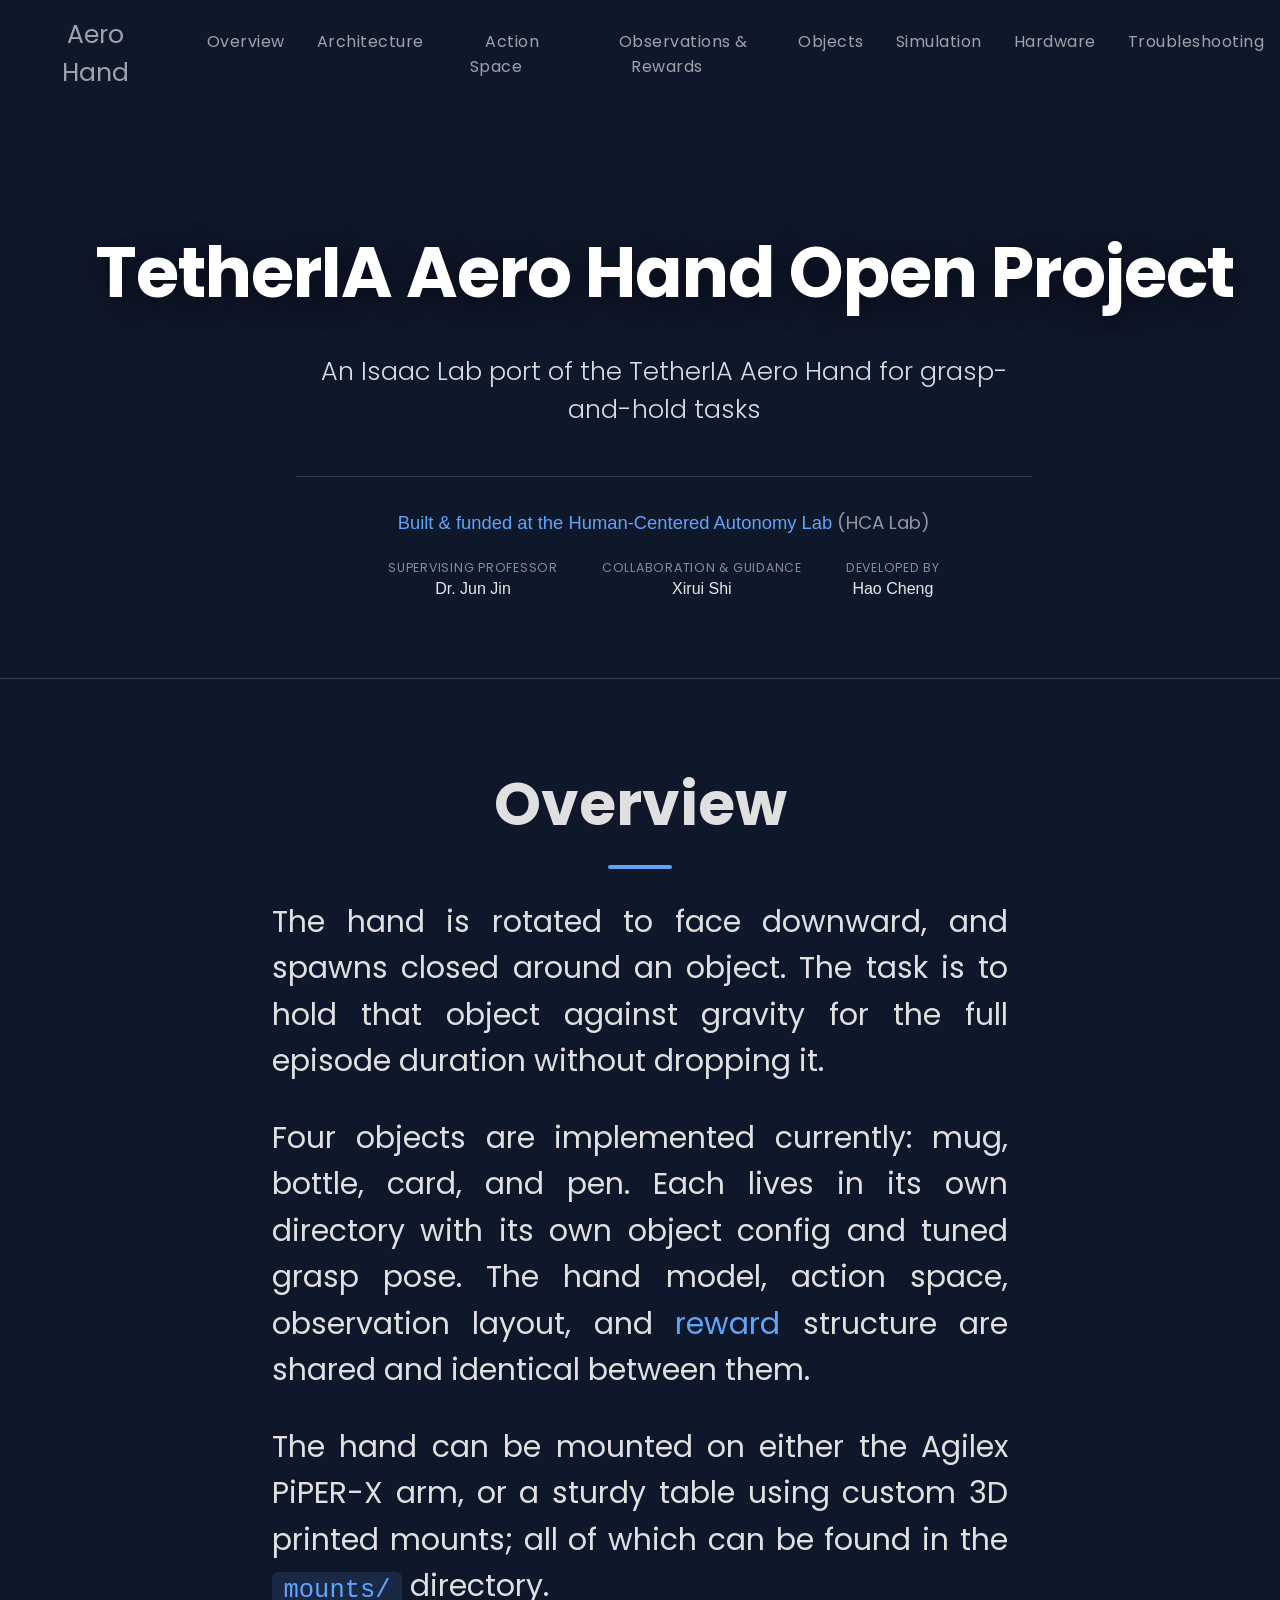
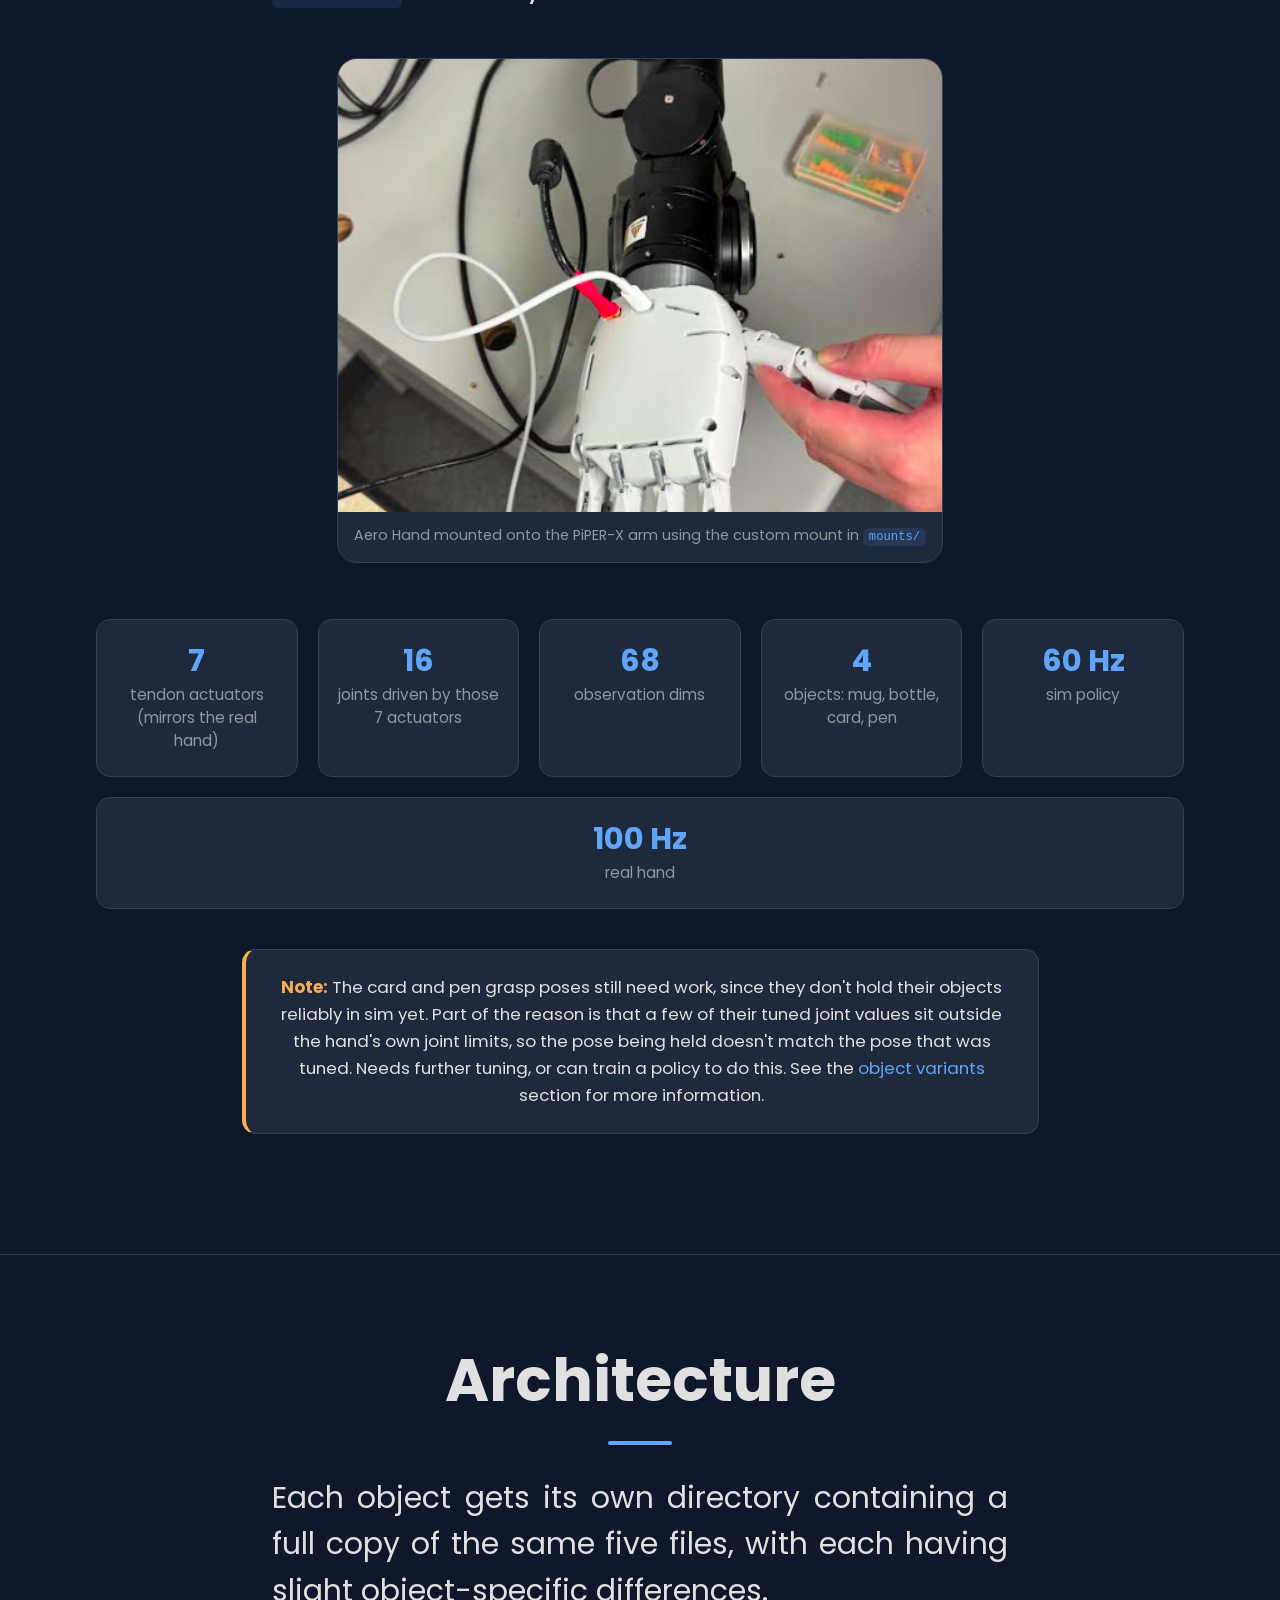
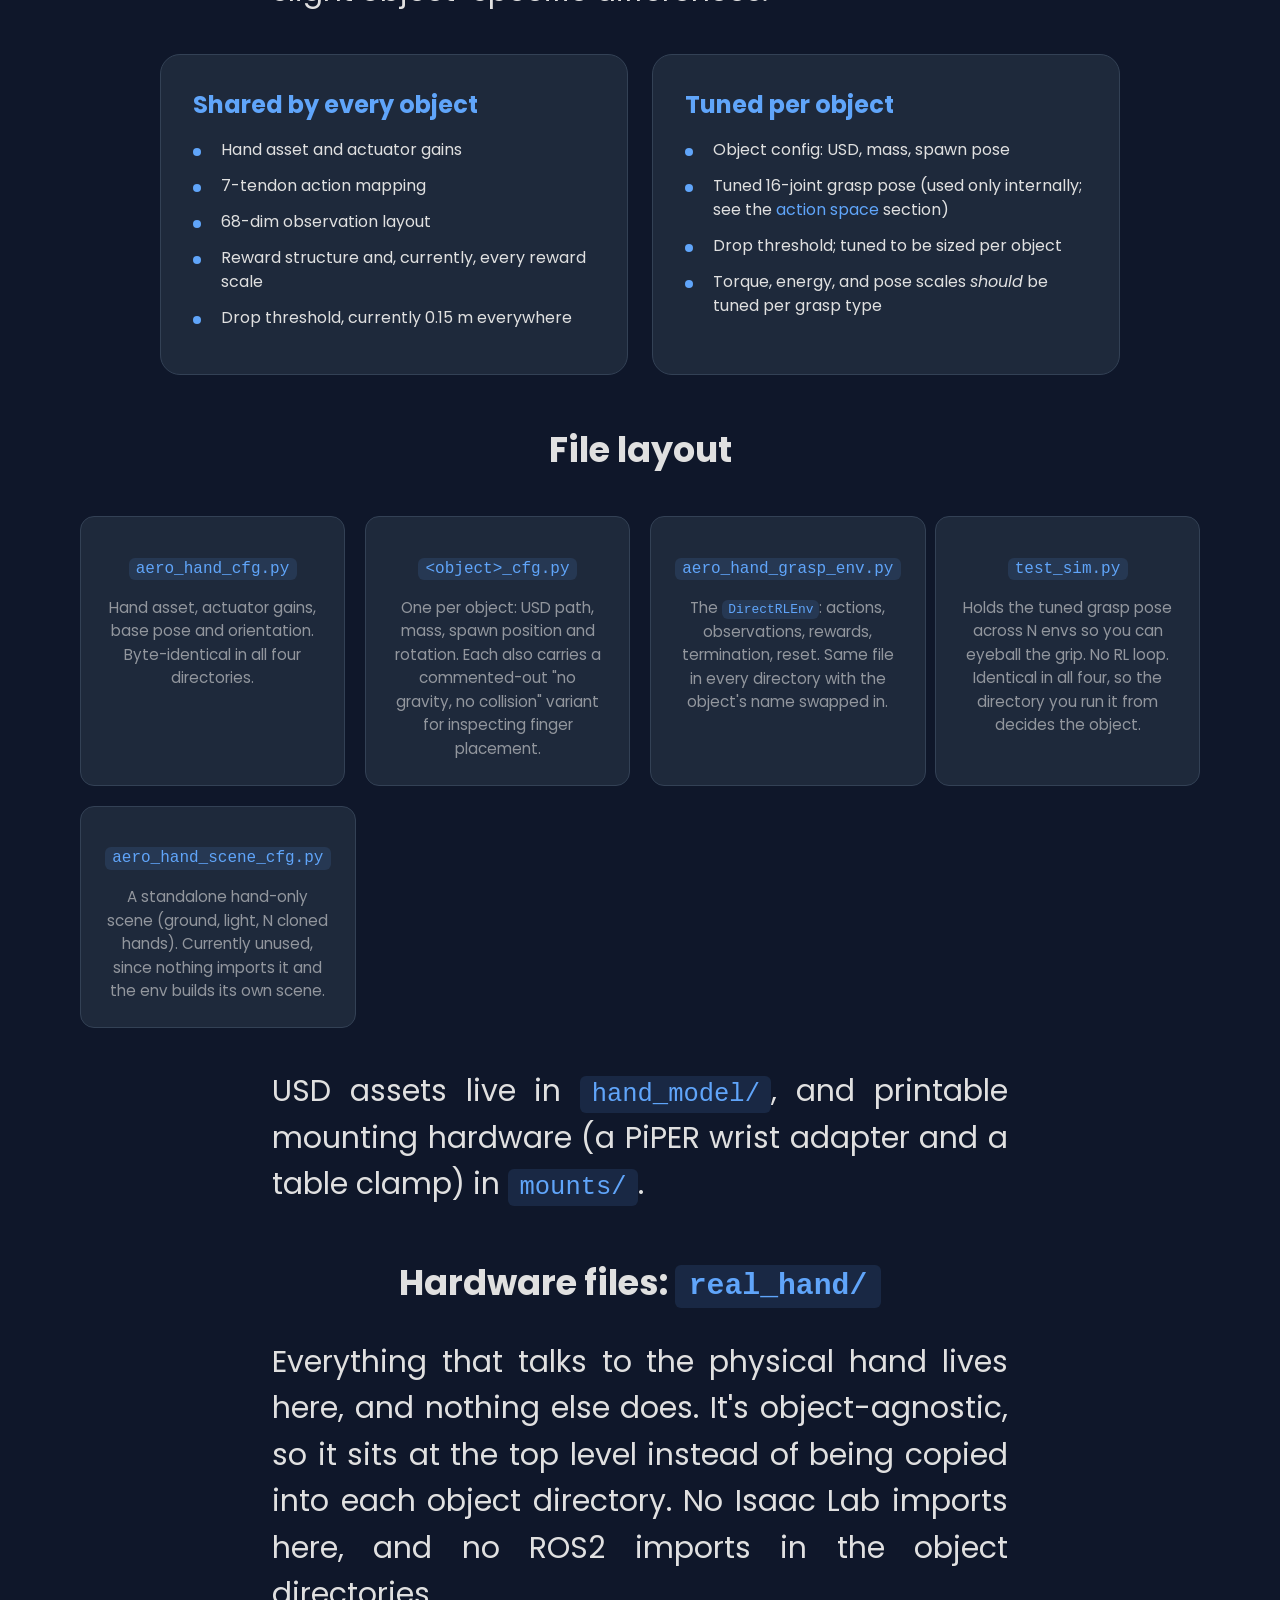
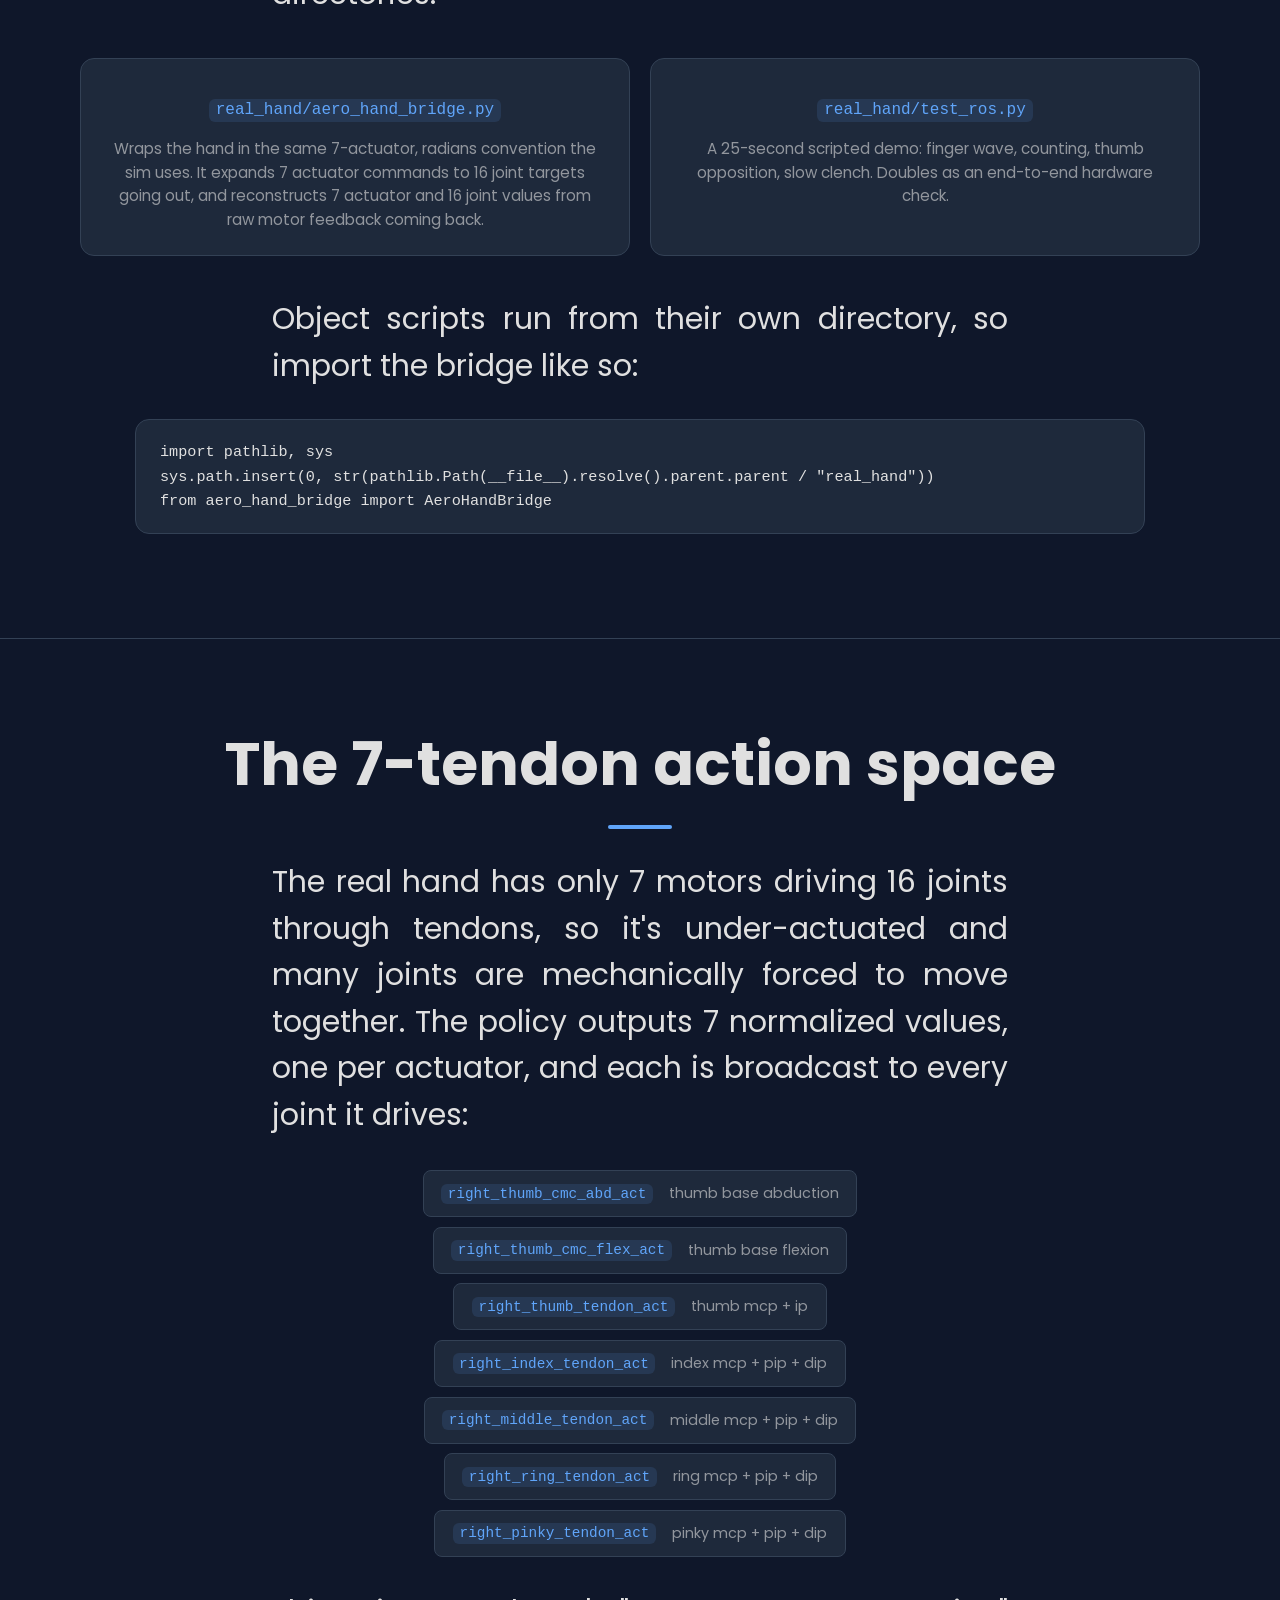
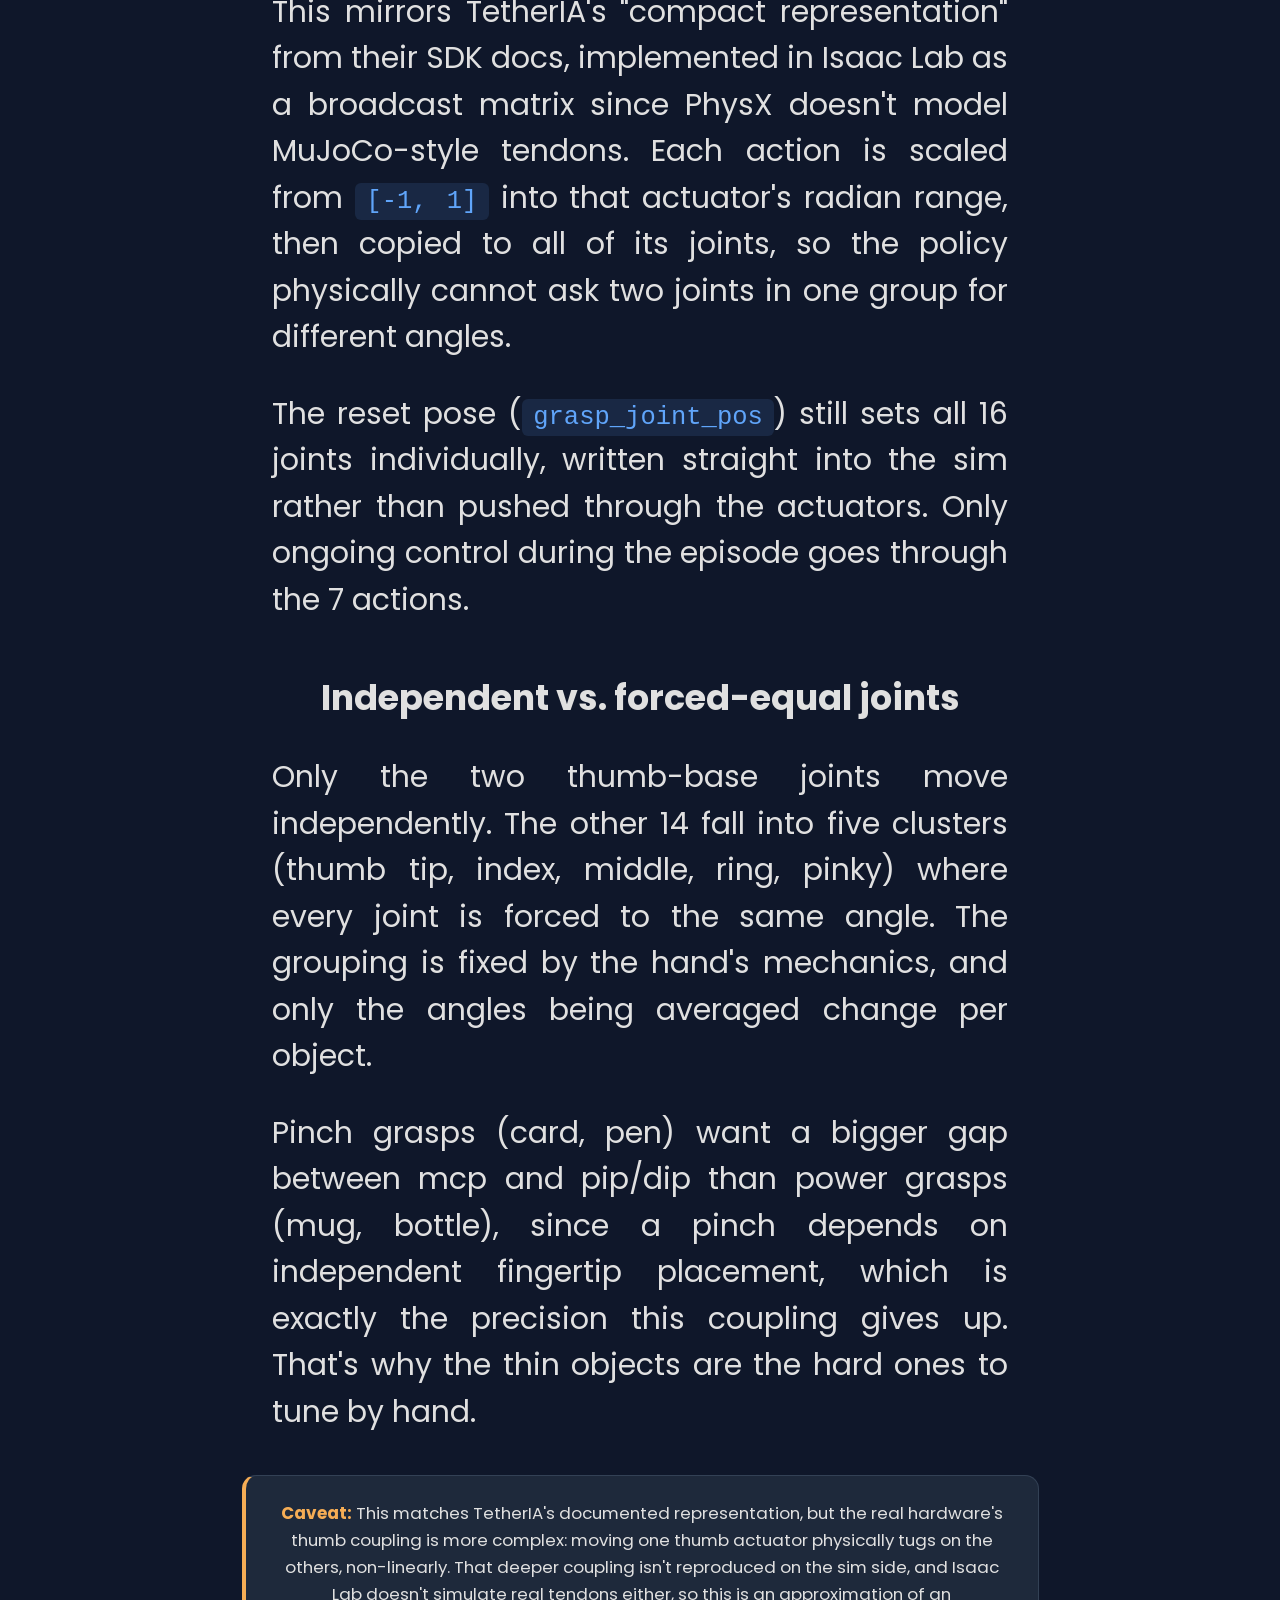
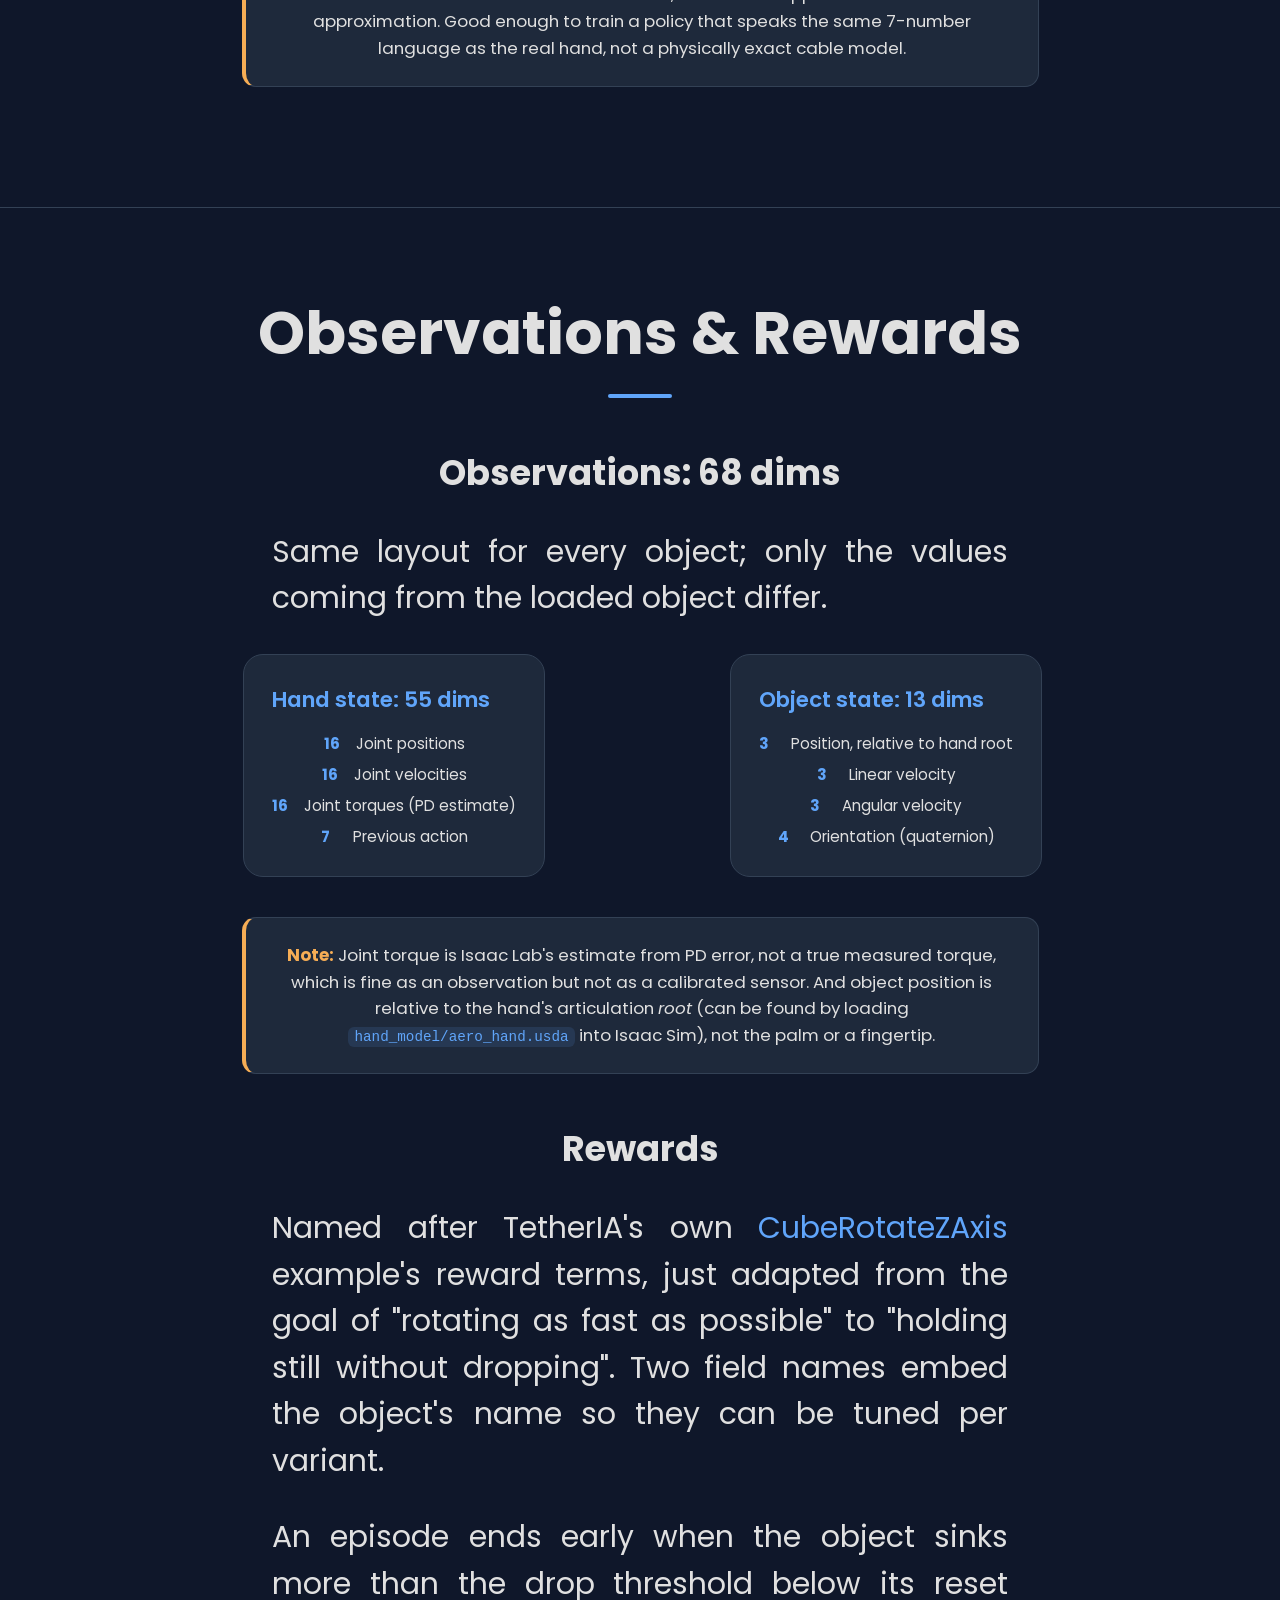
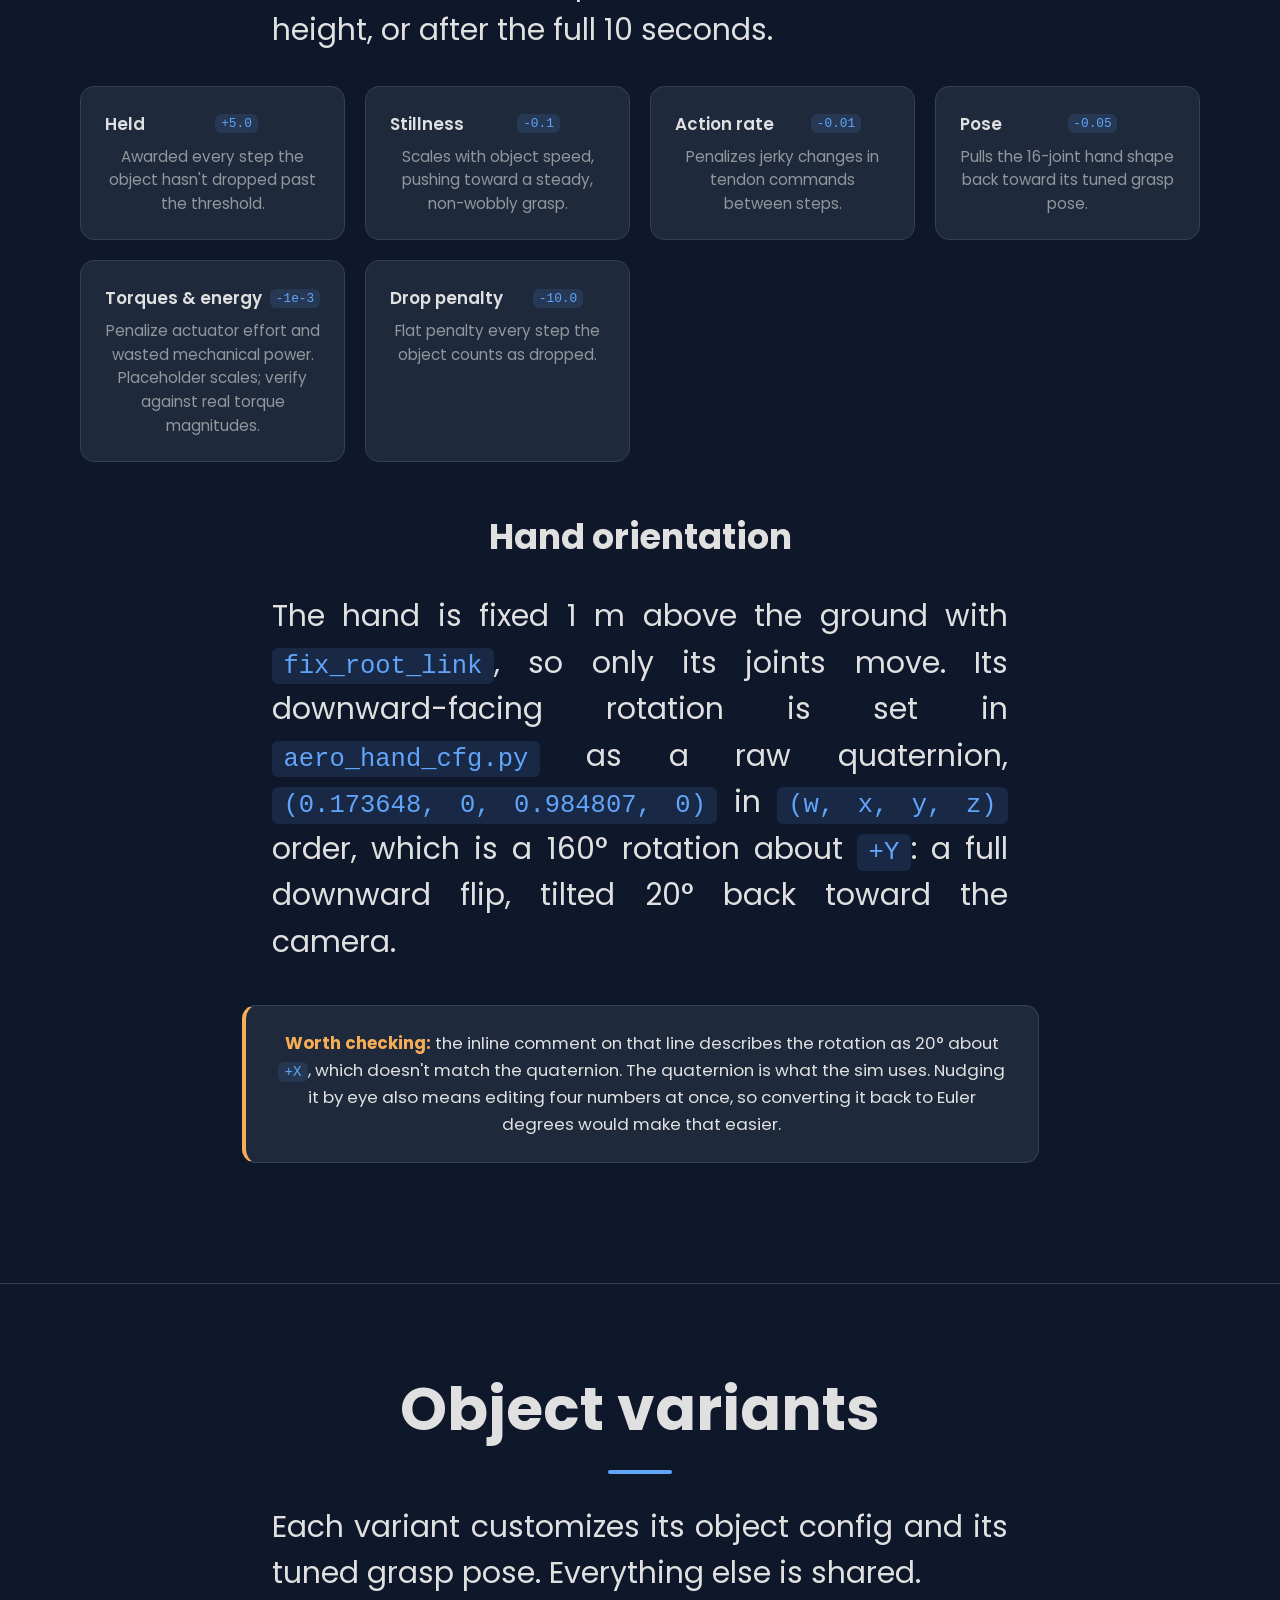
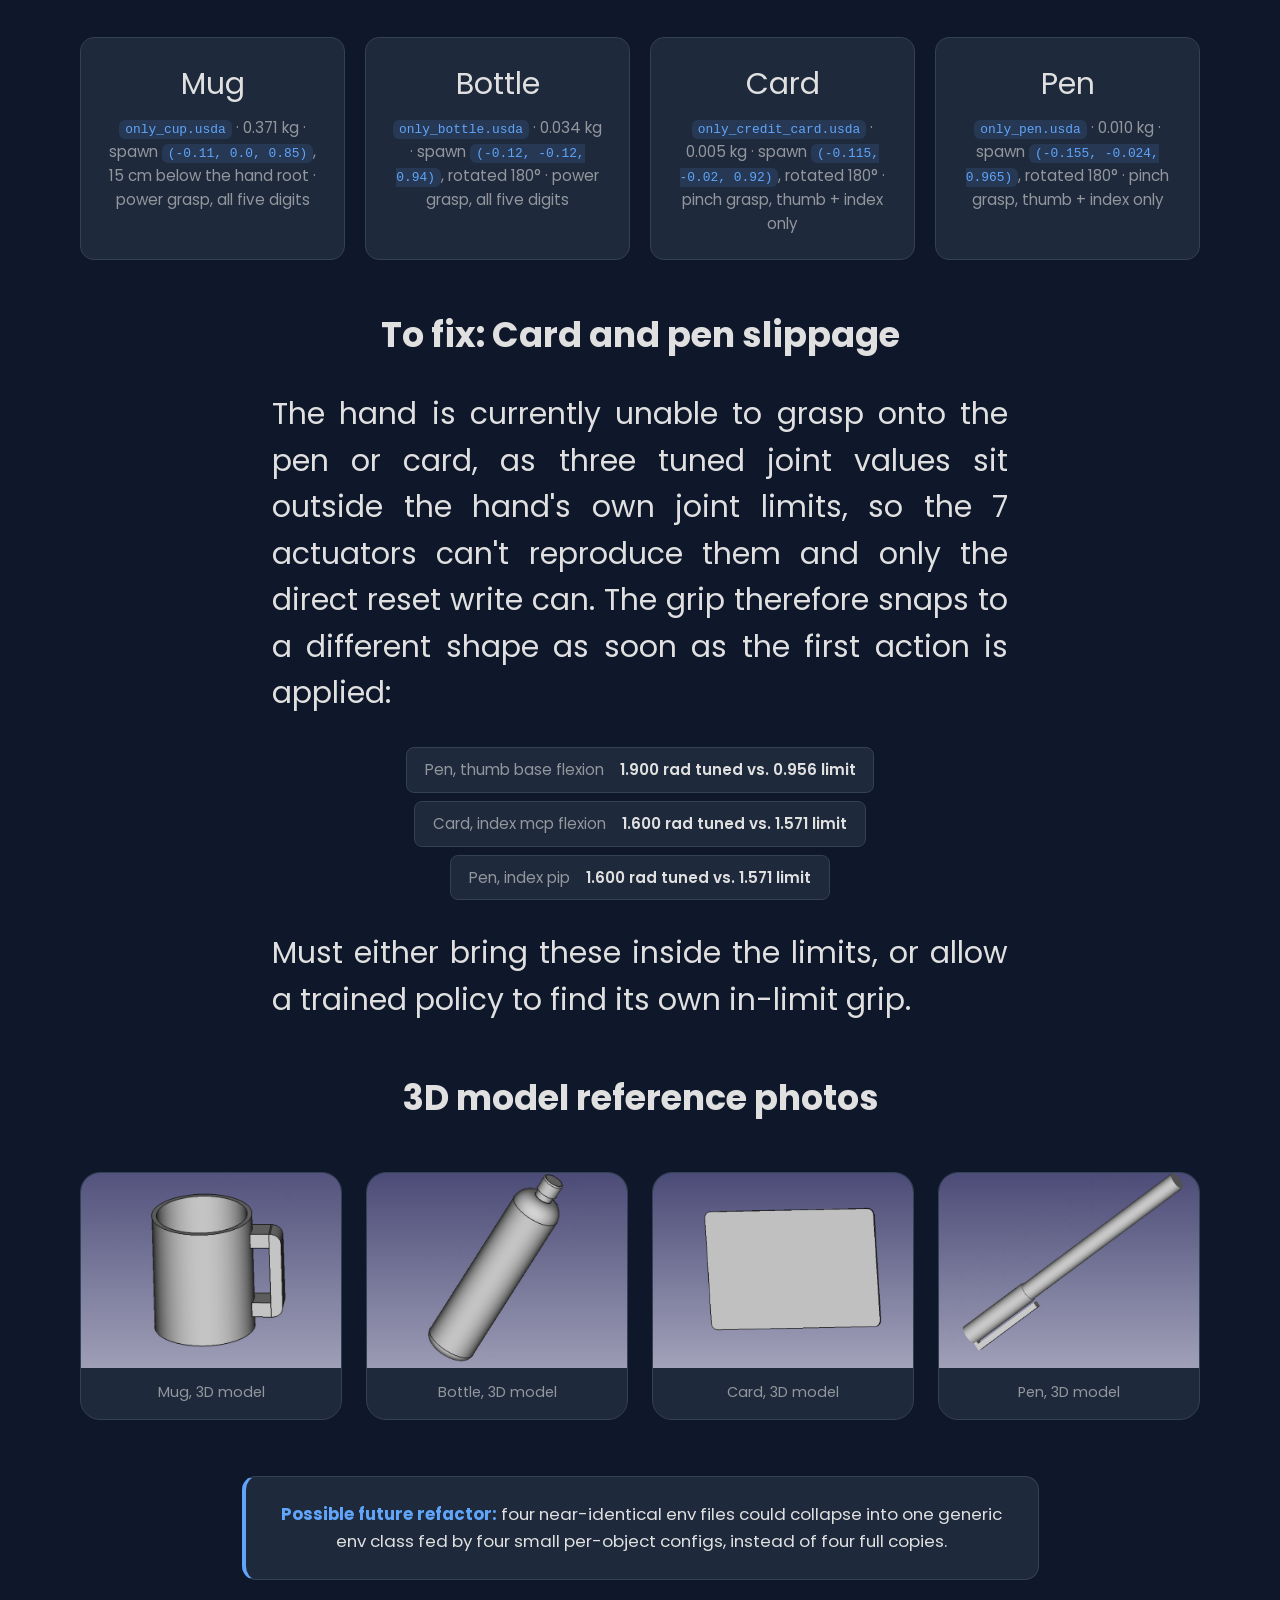
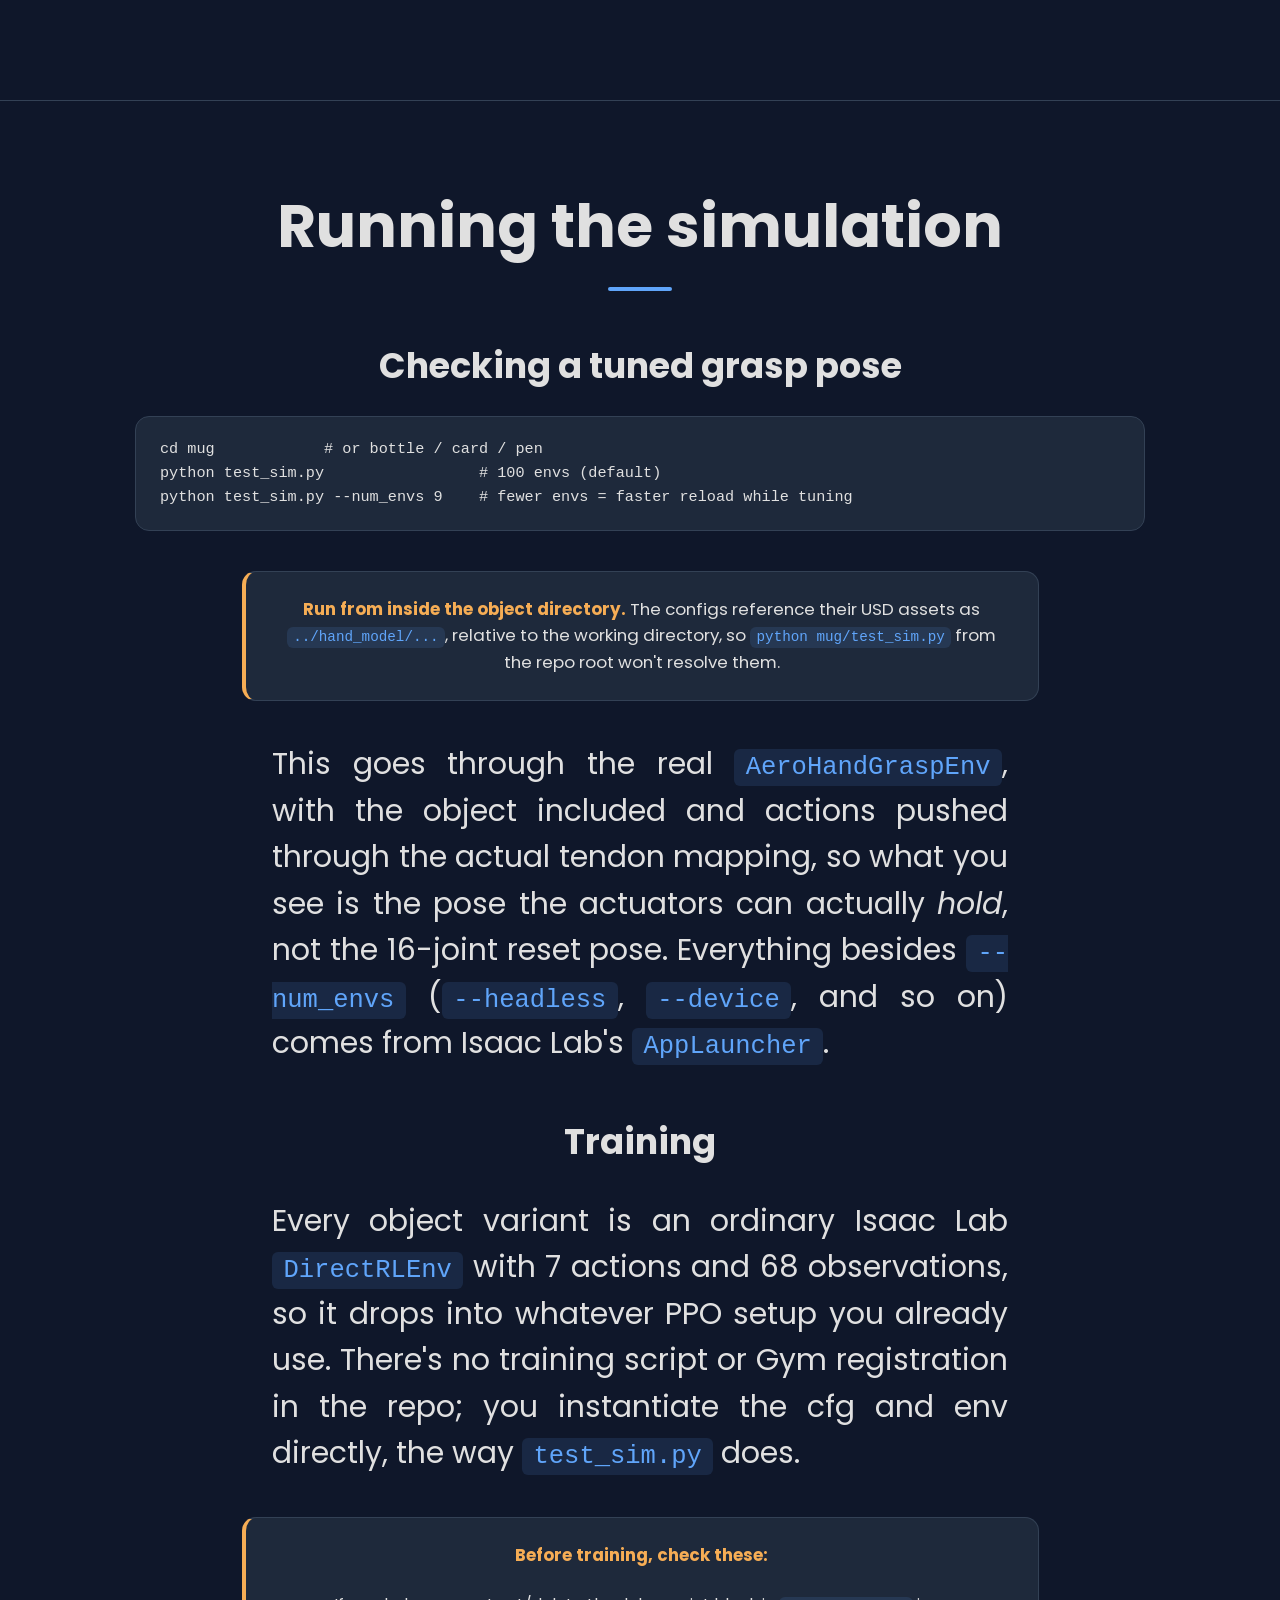
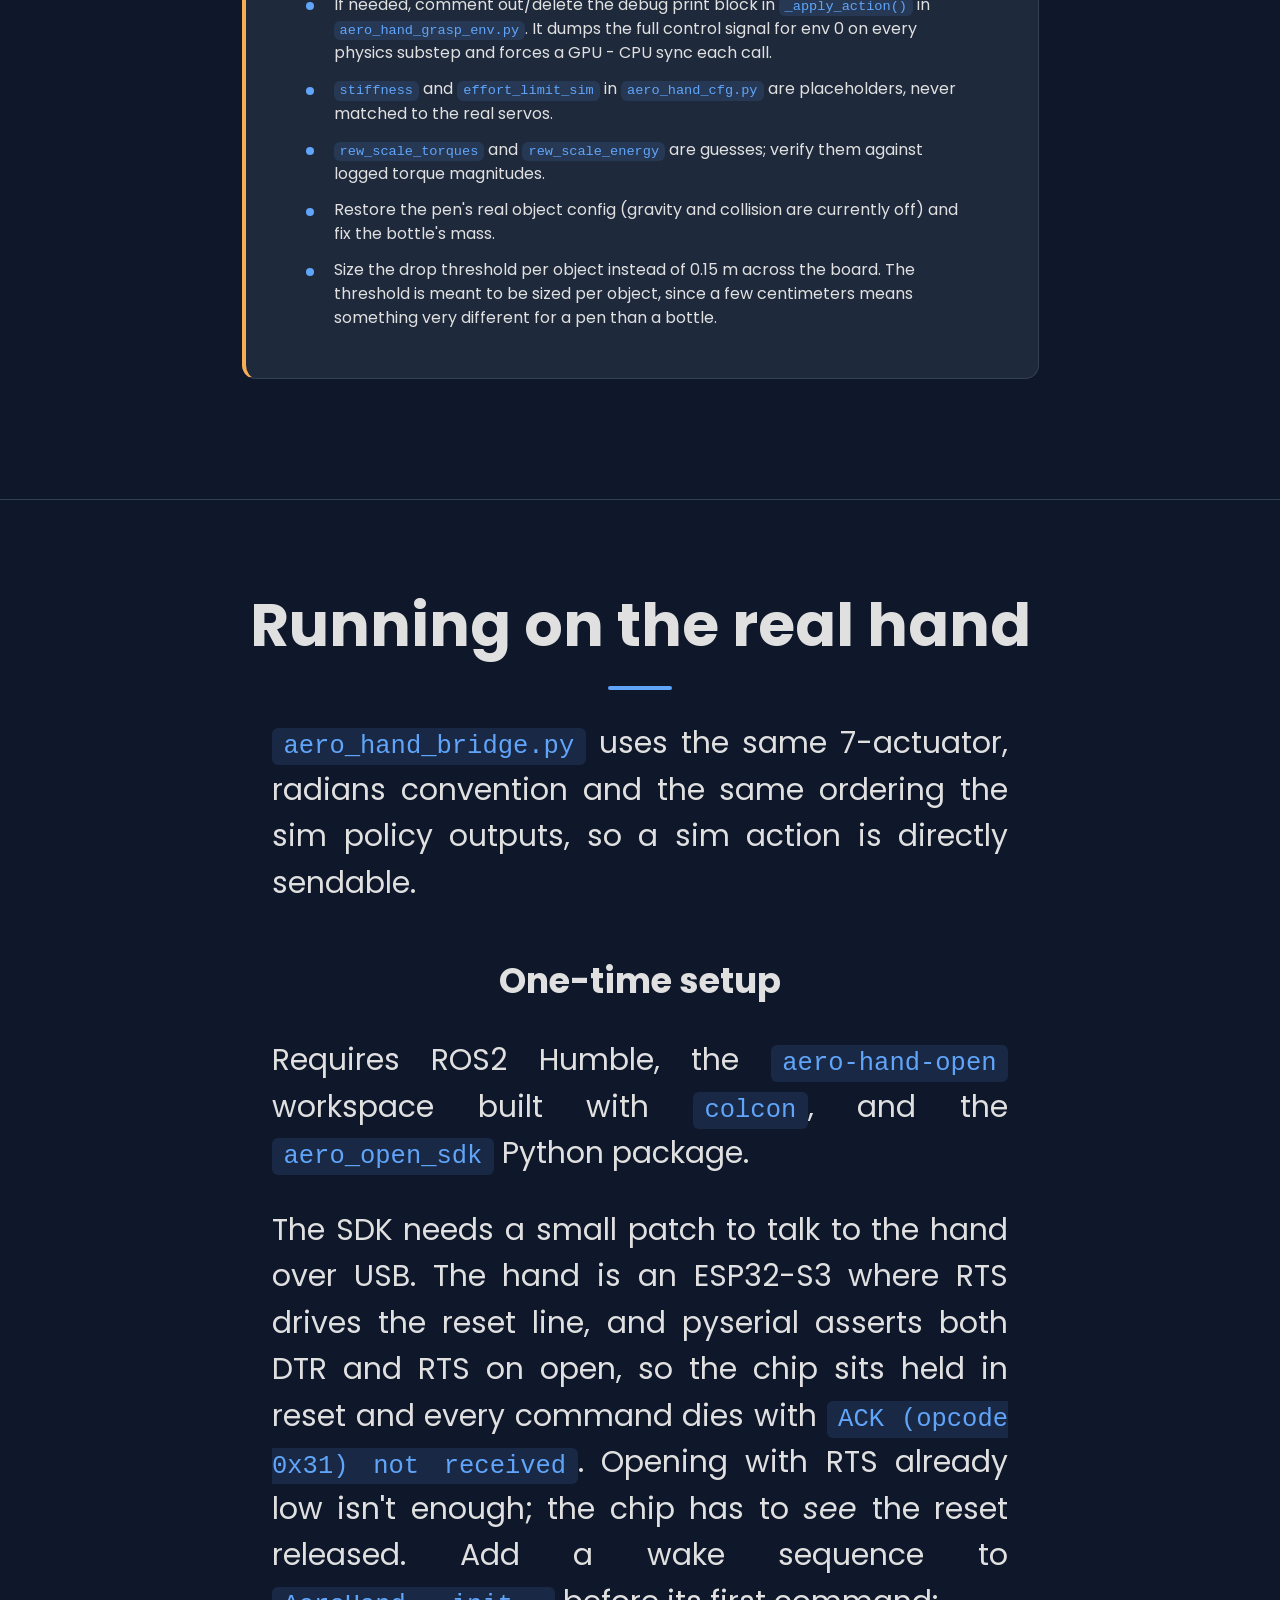
==== commit d60e9e10: "Add credits" ====
--- a/website/index.html
+++ b/website/index.html
@@ -45,6 +45,25 @@
         <section class="head-container" id="top">
             <h1>TetherIA Aero Hand Open Project</h1>
             <p class="subtitle">An Isaac Lab port of the TetherIA Aero Hand for grasp-and-hold tasks</p>
+
+            <div class="credits">
+                <p class="credits-lab">Built & funded at the Human-Centered Autonomy Lab <span class="credits-abbr">(HCA
+                        Lab)</span></p>
+                <ul class="credits-people">
+                    <li>
+                        <span class="credits-role">Supervising professor</span>
+                        <span class="credits-name">Dr. Jun Jin</span>
+                    </li>
+                    <li>
+                        <span class="credits-role">Collaboration &amp; guidance</span>
+                        <span class="credits-name">Xirui Shi</span>
+                    </li>
+                    <li>
+                        <span class="credits-role">Developed by</span>
+                        <span class="credits-name">Hao Cheng</span>
+                    </li>
+                </ul>
+            </div>
         </section>
 
         <section class="content-container" id="overview">
--- a/website/public/styles.css
+++ b/website/public/styles.css
@@ -161,6 +161,47 @@
   color: rgba(255, 255, 255, 0.85);
   line-height: 1.5;
 }
+.head-container .credits {
+  max-width: 46rem;
+  margin: 3rem auto 0;
+  padding-top: 2rem;
+  border-top: 1px solid rgba(255, 255, 255, 0.15);
+}
+.head-container .credits-lab {
+  margin: 0 0 1.4rem;
+  font-size: 1.15rem;
+  font-weight: 500;
+  color: #60a5fa;
+}
+.head-container .credits-lab .credits-abbr {
+  font-weight: 400;
+  color: rgba(255, 255, 255, 0.55);
+}
+.head-container .credits-people {
+  display: flex;
+  flex-wrap: wrap;
+  justify-content: center;
+  gap: 1rem 2.75rem;
+  margin: 0;
+  padding: 0;
+  list-style: none;
+}
+.head-container .credits-people li {
+  display: flex;
+  flex-direction: column;
+  gap: 0.2rem;
+}
+.head-container .credits-people .credits-role {
+  font-size: 0.78rem;
+  letter-spacing: 0.06em;
+  text-transform: uppercase;
+  color: rgba(255, 255, 255, 0.5);
+}
+.head-container .credits-people .credits-name {
+  font-size: 1rem;
+  font-weight: 500;
+  color: rgba(255, 255, 255, 0.9);
+}
 
 [id] {
   scroll-margin-top: 6rem;
